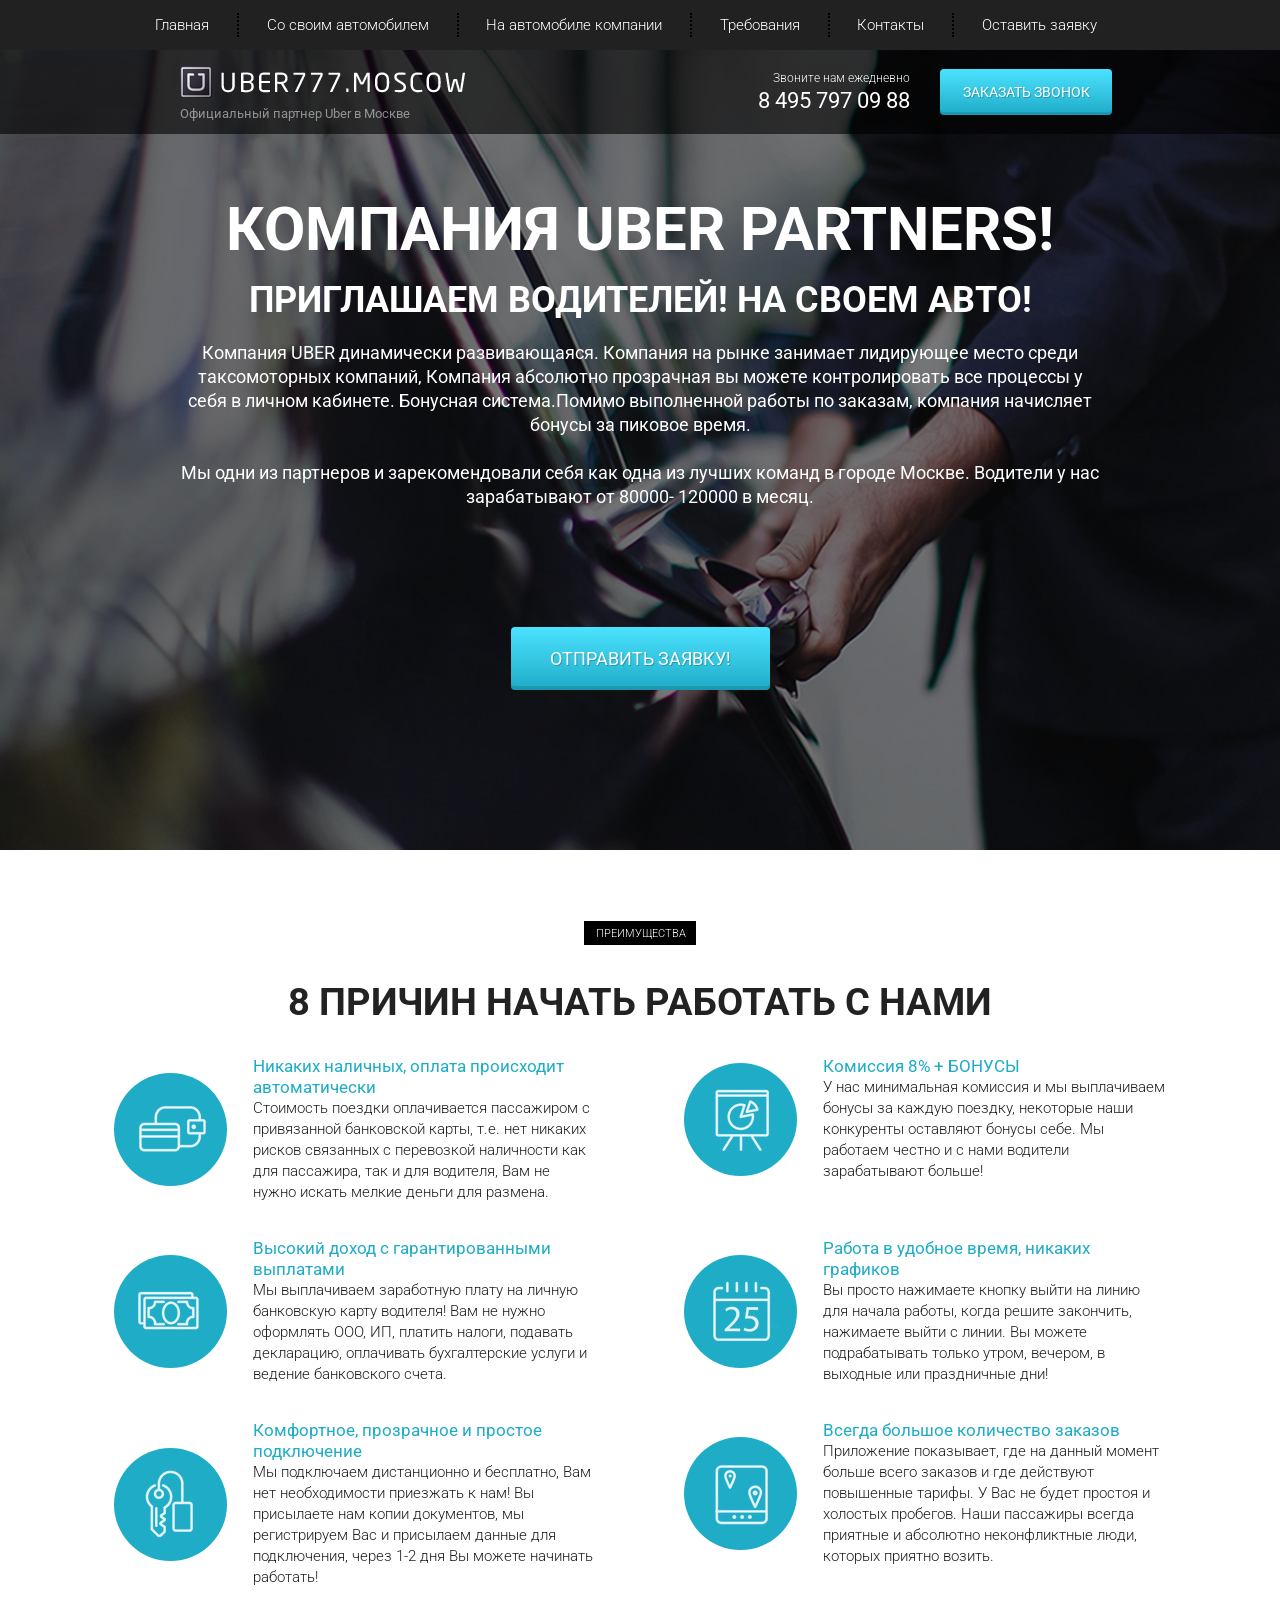
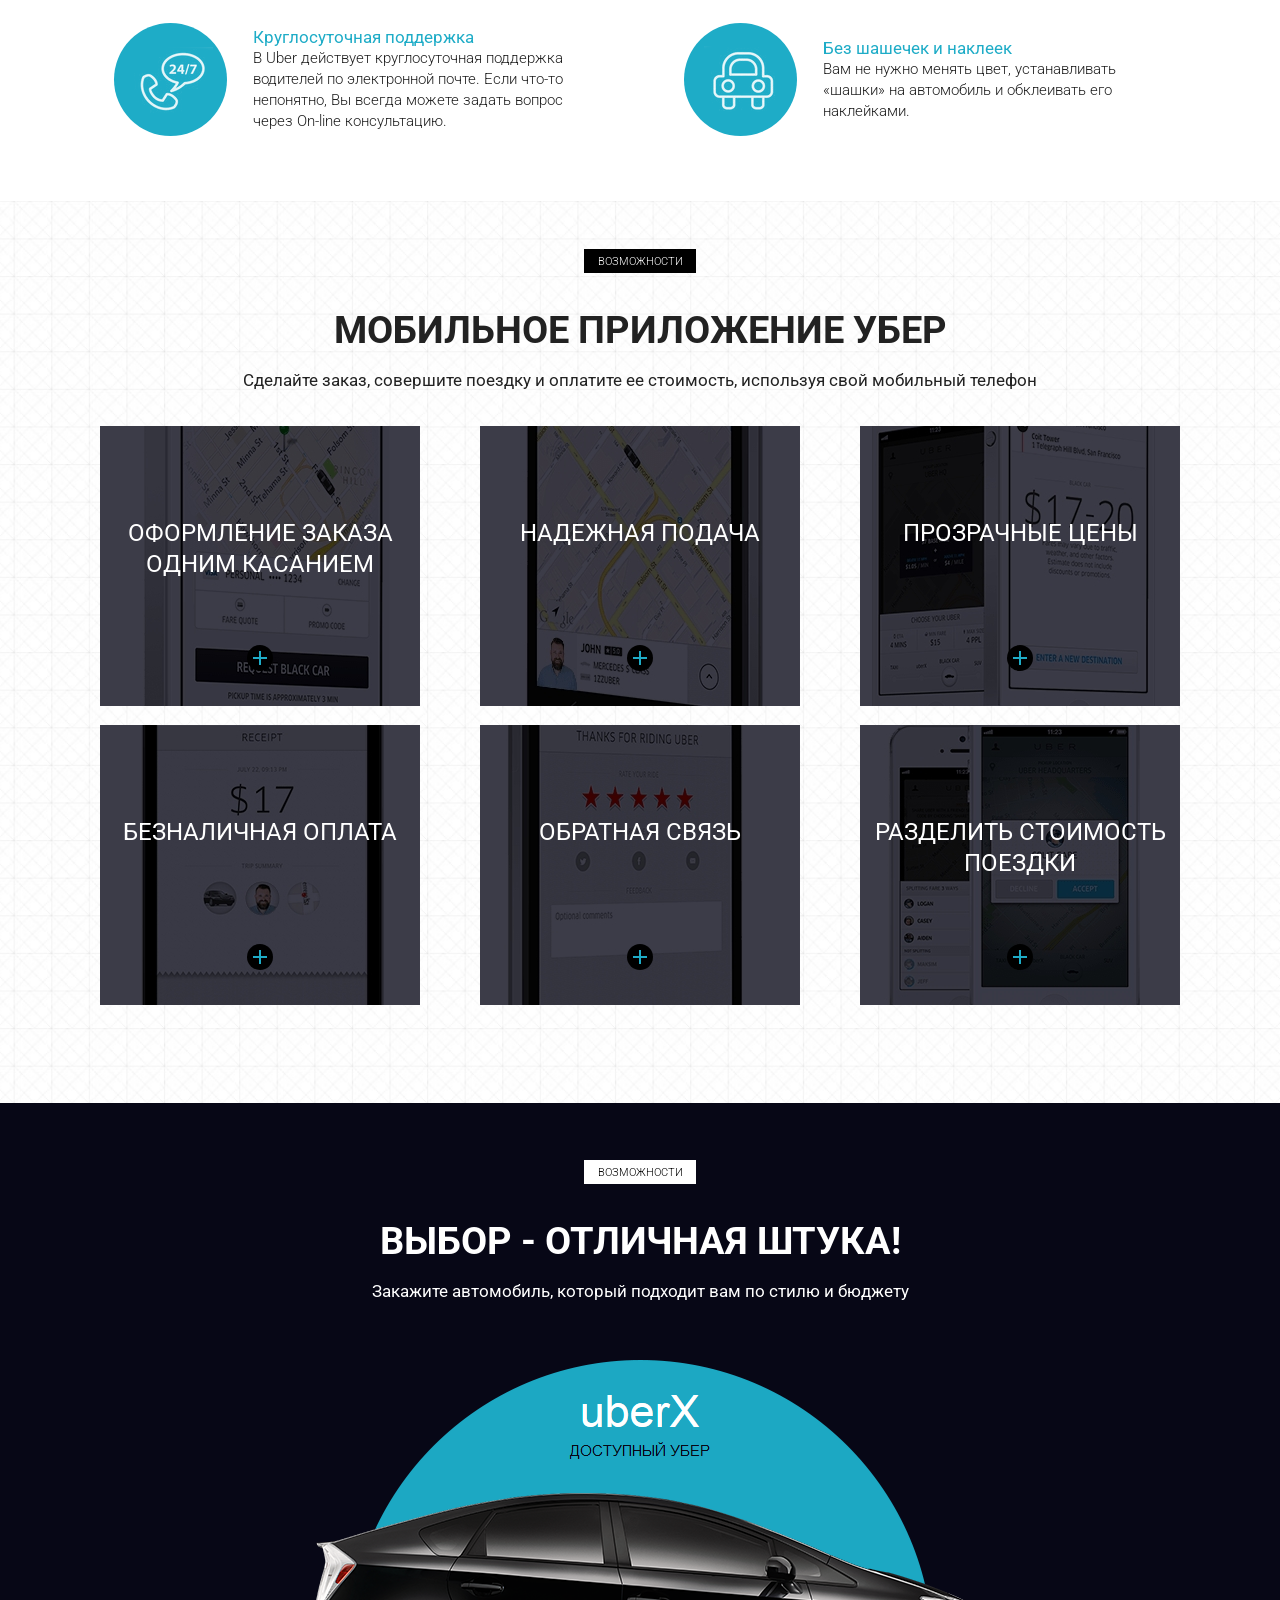
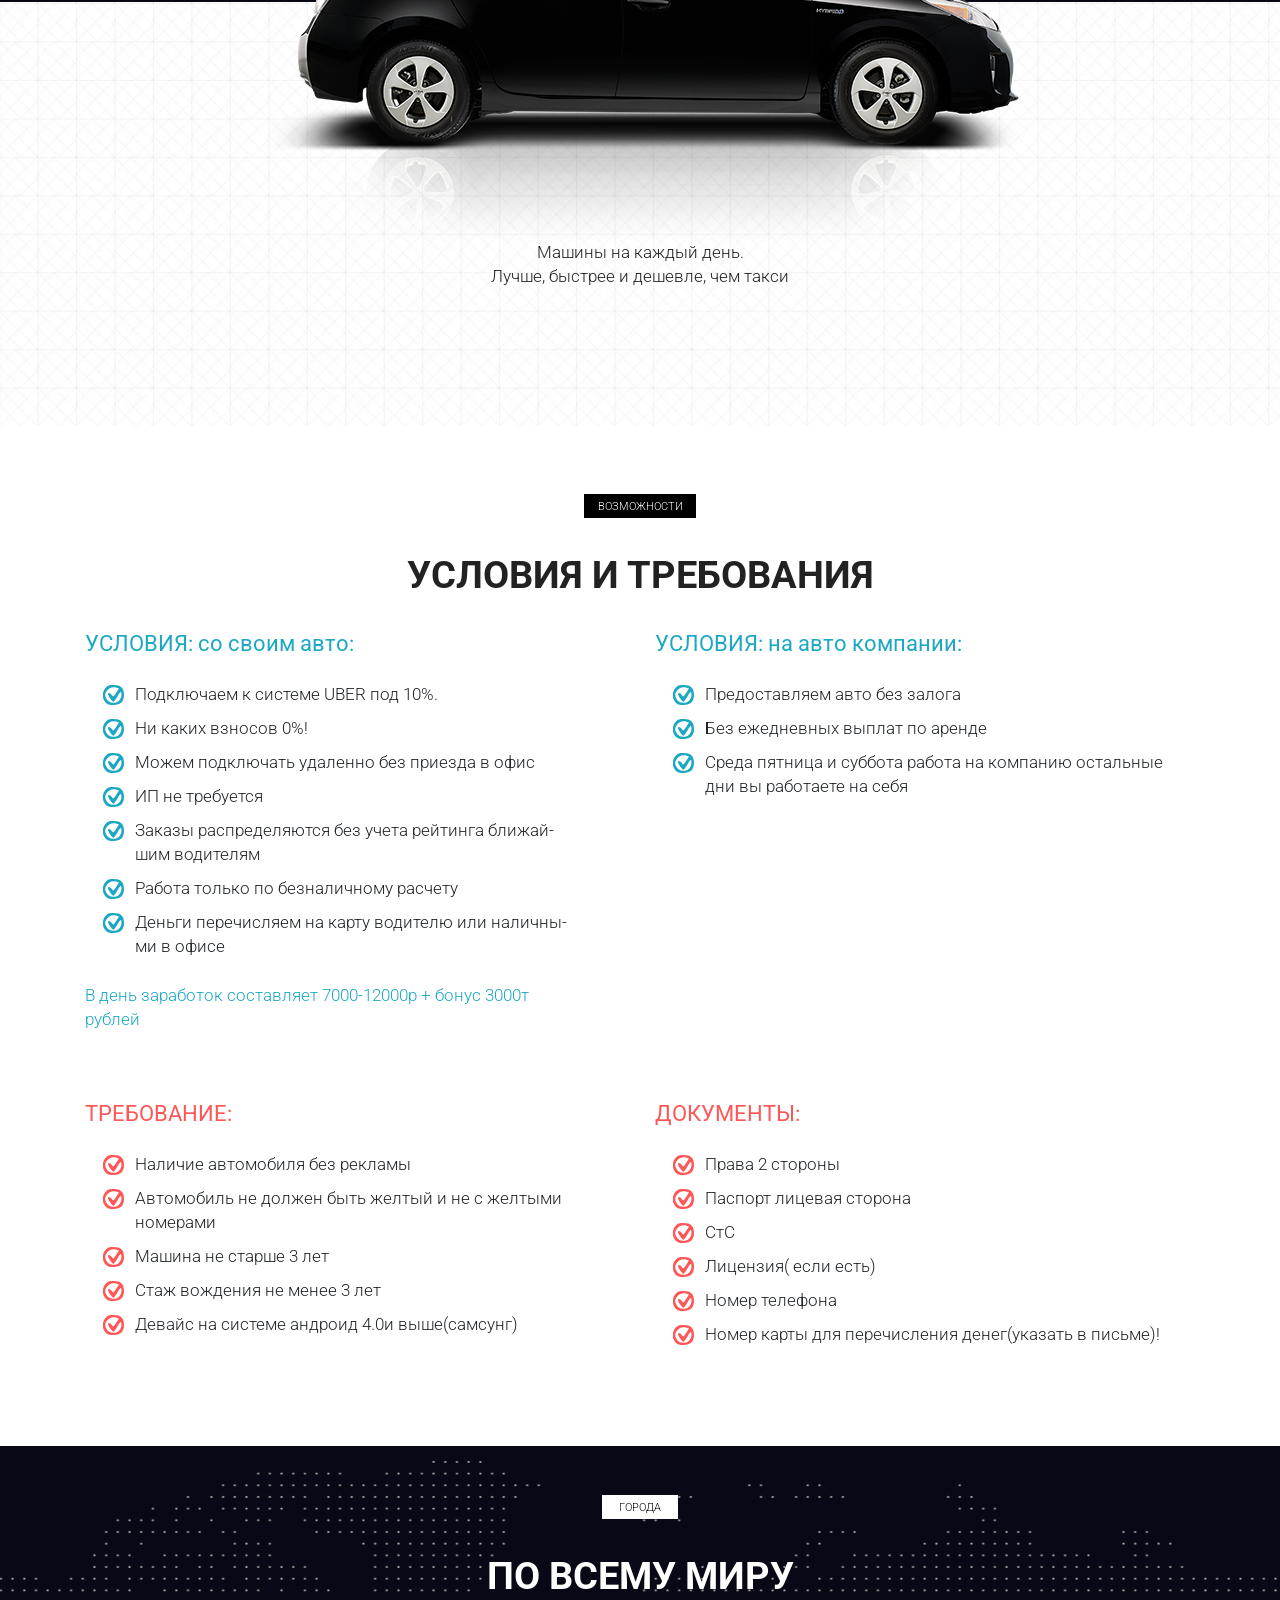
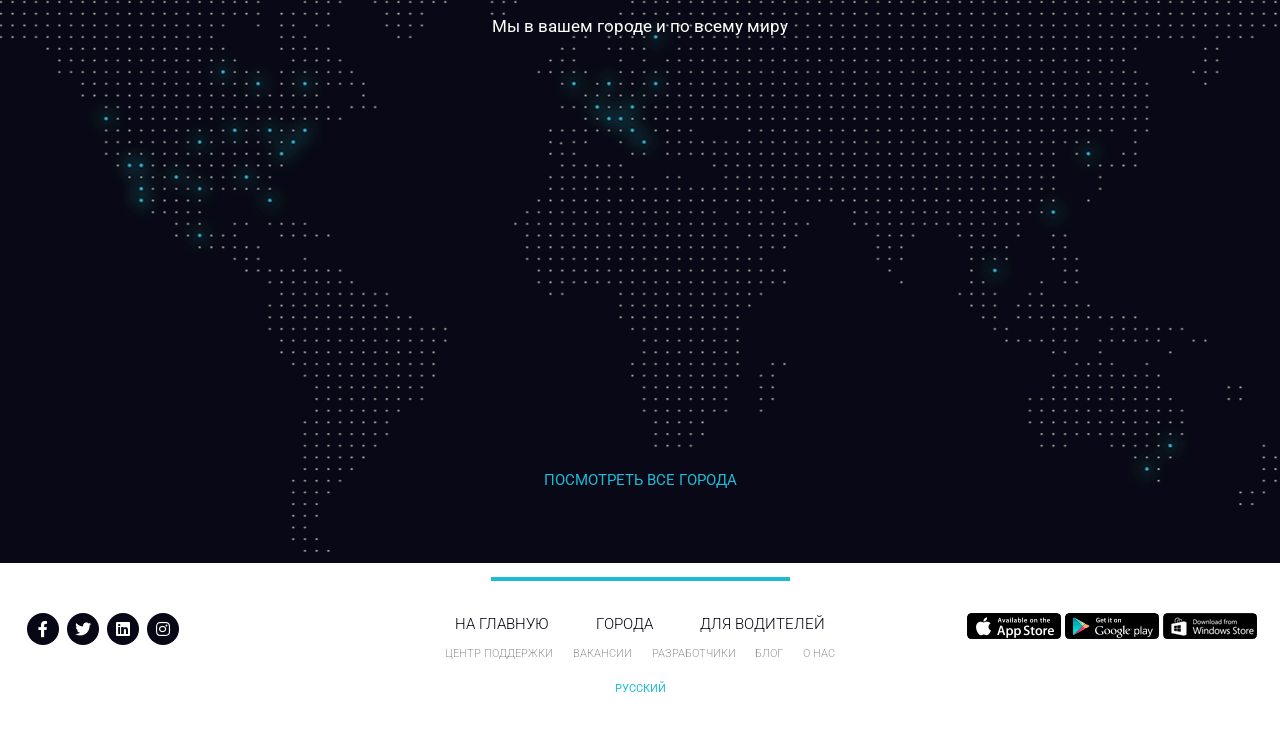
==== index.html @ 06b8a98d "Add files via upload" ====
<!DOCTYPE html>
<html lang="ru">
<head>
    <meta charset="UTF-8">
    <meta name="viewport" content="width=device-width, initial-scale=1.0">
    <meta http-equiv="X-UA-Compatible" content="ie=edge">
    <title>Uber</title>
    <link rel="shortcut icon" href="icons/favicon.ico" type="image/x-icon">
    <link href="https://fonts.googleapis.com/css?family=Roboto:300,400,700&amp;subset=cyrillic-ext" rel="stylesheet">
    <link rel="stylesheet" href="css/bootstrap-reboot.min.css">
    <link rel="stylesheet" href="css/bootstrap-grid.min.css">
    <link rel="stylesheet" href="https://use.fontawesome.com/releases/v5.8.2/css/all.css" integrity="sha384-oS3vJWv+0UjzBfQzYUhtDYW+Pj2yciDJxpsK1OYPAYjqT085Qq/1cq5FLXAZQ7Ay" crossorigin="anonymous">
    <link rel="stylesheet" href="css/style.min.css">
</head>
<body>
    <header>
        <nav>
            <div class="container">
                <ul class="menu">
                    <li class="menu_item"><a href="#" class="menu_link">Главная</a></li>
                    <li class="menu_item"><a href="#require" class="menu_link">Со своим автомобилем</a></li>
                    <li class="menu_item"><a href="#require" class="menu_link">На автомобиле компании</a></li>
                    <li class="menu_item"><a href="#" class="menu_link">Требования</a></li>
                    <li class="menu_item"><a href="#" class="menu_link">Контакты</a></li>
                    <li class="menu_item"><a href="#" class="menu_link">Оставить заявку</a></li>
                </ul>
            </div>
            <div class="hamburger">
                <span></span>
                <span></span>
                <span></span>
            </div>
        </nav>
        <div class="subheader">
            <div class="container">
                <div class="row">
                    <div class="col-6 col-md-4 offset-md-1">
                        <a href="#" class="subheader_logo"><img src="icons/logo.png" alt="logo"></a>
                        <div class="subheader_official">Официальный партнер Uber в Москве</div>
                    </div>
    
                    <div class="xs-hidden col-md-3 offset-md-1 col-xl-2 offset-xl-2">
                        <div class="subheader_call">Звоните нам ежедневно</div>
                        <a href="tel:84957970988" class="subheader_phone">8 495 797 09 88</a>
                    </div>
    
                    <div class="col-6 col-md-3">
                        <a href="tel:84957970988" class="xs-visible subheader_phone">8 495 797 09 88</a>
                        <button class="subheader_btn">заказать звонок</button>
                    </div>
                </div>
            </div>
        </div>
    </header>

    <section class="promo">
        <div class="container">
            <div class="row">
                <div class="col-md-12 offset-md-0 col-lg-10 offset-lg-1">
                    <h1 class="promo_header">КОМПАНИЯ UBER PARTNERS!</h1>
                    <h2 class="promo_subheader">ПРИГЛАШАЕМ ВОДИТЕЛЕЙ! НА СВОЕМ АВТО!</h2>
                    <div class="promo_descr">
                        Компания UBER  динамически развивающаяся. Компания на рынке занимает лидирующее место среди
                        таксомоторных компаний, Компания абсолютно прозрачная вы можете контролировать все процессы у себя в личном кабинете. Бонуcная система.Помимо выполненной работы по заказам, компания начисляет бонусы за
                        пиковое время.
                        <br><br>
                        Мы одни из партнеров и зарекомендовали себя как одна из лучших команд в городе Москве.  Водители у нас
                        зарабатывают от 80000- 120000 в месяц.
                    </div>
                    <button class="promo_btn">ОТПРАВИТЬ ЗАЯВКУ!</button>
                </div>
            </div>
        </div>
    </section>

    <section class="reasons">
        <div class="container">
            <div class="label">преимущества</div>
            <h2 class="title">8 причин начать работать с нами</h2>
            <div class="row">
                <div class="col-md-6">
                    <div class="reasons_block">
                        <div class="reasons_round">
                            <img src="icons/reasons/reason_1.png" alt="reason">
                        </div>
                        <div class="reasons_descr">
                            <div class="reasons_subtitle">Никаких наличных, оплата происходит автоматически</div>
                            <div class="reasons_text">
                                Стоимость поездки оплачивается пассажиром с привязанной банковской карты, т.е. нет никаких рисков связанных с перевозкой наличности как для пассажира, так и для водителя, Вам не нужно искать мелкие деньги для размена.
                            </div>
                        </div>
                    </div>
                </div>
                <div class="col-md-6">
                    <div class="reasons_block">
                        <div class="reasons_round">
                            <img src="icons/reasons/reason_2.png" alt="reason">
                        </div>
                        <div class="reasons_descr">
                            <div class="reasons_subtitle">Комиссия 8% + БОНУСЫ</div>
                            <div class="reasons_text">
                                У нас минимальная комиссия и мы выплачиваем бонусы за каждую поездку, некоторые наши конкуренты оставляют бонусы себе. Мы работаем честно и с нами водители зарабатывают больше!
                            </div>
                        </div>
                    </div>
                </div>
                <div class="col-md-6">
                    <div class="reasons_block">
                        <div class="reasons_round">
                            <img src="icons/reasons/reason_3.png" alt="reason">
                        </div>
                        <div class="reasons_descr">
                            <div class="reasons_subtitle">Высокий доход с гарантированными выплатами</div>
                            <div class="reasons_text">
                                Мы выплачиваем заработную плату на личную банковскую карту водителя! Вам не нужно оформлять ООО, ИП, платить налоги, подавать декларацию, оплачивать бухгалтерские услуги и ведение банковского счета.
                            </div>
                        </div>
                    </div>
                </div>
                <div class="col-md-6">
                    <div class="reasons_block">
                        <div class="reasons_round">
                            <img src="icons/reasons/reason_4.png" alt="reason">
                        </div>
                        <div class="reasons_descr">
                            <div class="reasons_subtitle">Работа в удобное время, никаких графиков</div>
                            <div class="reasons_text">
                                Вы просто нажимаете кнопку выйти на линию для начала работы, когда решите закончить, нажимаете выйти с линии. Вы можете подрабатывать только утром, вечером, в выходные или праздничные дни!
                            </div>
                        </div>
                    </div>
                </div>
                <div class="col-md-6">
                    <div class="reasons_block">
                        <div class="reasons_round">
                            <img src="icons/reasons/reason_5.png" alt="reason">
                        </div>
                        <div class="reasons_descr">
                            <div class="reasons_subtitle">Комфортное, прозрачное и простое подключение</div>
                            <div class="reasons_text">
                                Мы подключаем дистанционно и бесплатно, Вам нет необходимости приезжать к нам! Вы присылаете нам копии документов, мы регистрируем Вас и присылаем данные для подключения, через 1-2 дня Вы можете начинать работать!
                            </div>
                        </div>
                    </div>
                </div>
                <div class="col-md-6">
                    <div class="reasons_block">
                        <div class="reasons_round">
                            <img src="icons/reasons/reason_6.png" alt="reason">
                        </div>
                        <div class="reasons_descr">
                            <div class="reasons_subtitle">Всегда большое количество заказов</div>
                            <div class="reasons_text">
                                Приложение показывает, где на данный момент больше всего заказов и где действуют повышенные тарифы. У Вас не будет простоя и холостых пробегов. Наши пассажиры всегда приятные и абсолютно неконфликтные люди, которых приятно возить.
                            </div>
                        </div>
                    </div>
                </div>
                <div class="col-md-6">
                    <div class="reasons_block">
                        <div class="reasons_round">
                            <img src="icons/reasons/reason_7.png" alt="reason">
                        </div>
                        <div class="reasons_descr">
                            <div class="reasons_subtitle">Круглосуточная поддержка</div>
                            <div class="reasons_text">
                                В Uber действует круглосуточная поддержка водителей по электронной почте. Если что-то непонятно, Вы всегда можете задать вопрос через On-line консультацию.
                            </div>
                        </div>
                    </div>
                </div>
                <div class="col-md-6">
                    <div class="reasons_block">
                        <div class="reasons_round">
                            <img src="icons/reasons/reason_8.png" alt="reason">
                        </div>
                        <div class="reasons_descr">
                            <div class="reasons_subtitle">Без шашечек и наклеек</div>
                            <div class="reasons_text">
                                Вам не нужно менять цвет, устанавливать «шашки» на автомобиль и обклеивать его наклейками.
                            </div>
                        </div>
                    </div>
                </div>
            </div>
        </div>
    </section>

    <section class="mobile">
        <div class="container">
            <div class="label">возможности</div>
            <h2 class="title">мобильное приложение убер</h2>
            <div class="subtitle">Сделайте заказ, совершите поездку и оплатите ее стоимость, используя свой мобильный телефон</div>

            <div class="row">
                <div class="col-md-6 col-lg-4">
                    <div class="mobile_item mobile_item_1">
                        <div class="mobile_item_subtitle">
                            оформление заказа одним касанием
                        </div>
                        <div class="mobile_item_plus"></div>
                    </div>
                </div>
                <div class="col-md-6 col-lg-4">
                    <div class="mobile_item mobile_item_2">
                        <div class="mobile_item_subtitle">
                            надежная подача
                        </div>
                        <div class="mobile_item_plus"></div>
                    </div>
                </div>
                <div class="col-md-6 col-lg-4">
                    <div class="mobile_item mobile_item_3">
                        <div class="mobile_item_subtitle">
                            прозрачные цены
                        </div>
                        <div class="mobile_item_plus"></div>
                    </div>
                </div>
                <div class="col-md-6 col-lg-4">
                    <div class="mobile_item mobile_item_4">
                        <div class="mobile_item_subtitle">
                            безналичная оплата
                        </div>
                        <div class="mobile_item_plus"></div>
                    </div>
                </div>
                <div class="col-md-6 col-lg-4">
                    <div class="mobile_item mobile_item_5">
                        <div class="mobile_item_subtitle">
                            обратная связь
                        </div>
                        <div class="mobile_item_plus"></div>
                    </div>
                </div>
                <div class="col-md-6 col-lg-4">
                    <div class="mobile_item mobile_item_6">
                        <div class="mobile_item_subtitle">
                            разделить стоимость поездки
                        </div>
                        <div class="mobile_item_plus"></div>
                    </div>
                </div>
            </div>
        </div>
    </section>

    <section class="choice">
        <div class="container">
            <div class="black"></div>
            <div class="label label_white">возможности</div>
            <h2 class="title title_white hidden-320">Выбор - отличная штука!</h2>
            <div class="subtitle subtitle_white hidden-320">Закажите автомобиль, который подходит вам по стилю и бюджету</div>

            <img src="img/car.png" alt="uber car" class="choice_img">
            <div class="choice_descr">
                Машины на каждый день.<br>
                Лучше, быстрее и дешевле, чем такси
            </div>
        </div>
    </section>

    <section class="require" id="require">
        <div class="container">
            <div class="label">возможности</div>
            <h2 class="title">условия и требования</h2>
        <div class="row">
            <div class="col-md-6">
                <div class="require_block">
                    <div class="require_title">
                        УСЛОВИЯ: со своим авто:
                    </div>
                    <ul class="require_list">
                        <li>Подключаем к системе UBER  под 10%.</li>
                        <li>
                            Ни каких взносов  0%!
                        </li>
                        <li>
                            Можем подключать удаленно без приезда в офис
                        </li>
                        <li>
                            ИП не требуется
                        </li>
                        <li>
                            Заказы распределяются без учета рейтинга ближай-<br>шим водителям
                        </li>
                        <li>
                            Работа только по безналичному расчету
                        </li>
                        <li>
                            Деньги перечисляем на карту водителю или наличны-<br>ми в офисе
                        </li>
                    </ul>
                    <div class="require_descr">
                        В день заработок составляет 7000-12000р + бонус 3000т<br> рублей
                    </div>
                </div>
            </div>
            <div class="col-md-6">
                <div class="require_block">
                    <div class="require_title">
                        УСЛОВИЯ: на авто компании:
                    </div>
                    <ul class="require_list">
                        <li>
                            Предоставляем авто без залога
                        </li>
                        <li>
                            Без ежедневных выплат по аренде
                        </li>
                        <li>
                            Среда пятница и суббота работа на компанию остальные дни вы работаете на себя
                        </li>
                    </ul>
                </div>
            </div>
            <div class="col-md-6">
                <div class="require_block require_block_nmb warning">
                    <div class="require_title">
                        ТРЕБОВАНИЕ:
                    </div>
                    <ul class="require_list">
                        <li>
                            Наличие автомобиля без рекламы
                        </li>
                        <li>
                            Автомобиль не должен быть желтый и не с желтыми номерами
                        </li>
                        <li>
                            Машина не старше 3 лет
                        </li>
                        <li>
                            Стаж вождения не менее 3 лет
                        </li>
                        <li>
                            Девайс на системе андроид 4.0и выше(самсунг)
                        </li>
                    </ul>
                </div>
            </div>
            <div class="col-md-6">
                <div class="require_block require_block_nmb warning">
                    <div class="require_title">
                        ДОКУМЕНТЫ:
                    </div>
                    <ul class="require_list">
                        <li>
                            Права 2 стороны
                        </li>
                        <li>
                            Паспорт лицевая сторона
                        </li>
                        <li>
                            СтС
                        </li>
                        <li>
                            Лицензия( если есть)
                        </li>
                        <li>
                            Номер телефона
                        </li>
                        <li>
                            Номер карты для перечисления денег(указать в письме)!
                        </li>
                    </ul>
                </div>
            </div>
        </div>
        </div>
    </section>

    <section class="world">
        <div class="container">
            <div class="label label_white label_min">города</div>
            <h2 class="title title_white">По всему миру</h2>
            <div class="subtitle subtitle_white">Мы в вашем городе и по всему миру</div>

            <a href="#" class="world_link">посмотреть все города</a>
        </div>
    </section>

    <footer>
        <div class="footer_divider"></div>
        <div class="footer_wrapper">
            <!-- Если не оборачивать каждый блок в обертку - получится криво -->
            <div>
                <div class="footer_social">
                    <a href="#" class="footer_social_item">
                        <i class="fab fa-facebook-f"></i>
                    </a>
                    <a href="#" class="footer_social_item">
                        <i class="fab fa-twitter"></i>
                    </a>
                    <a href="#" class="footer_social_item">
                        <i class="fab fa-linkedin"></i>
                    </a>
                    <a href="#" class="footer_social_item">
                        <i class="fab fa-instagram"></i>
                    </a>
                </div>
            </div>
            <div>
                <div class="footer_links">
                    <div class="footer_links_main">
                        <a href="#">на главную</a>
                        <a href="#">города</a>
                        <a href="#">для водителей</a>
                    </div>
                    <div class="footer_links_sub">
                        <a href="#">центр поддержки</a>
                        <a href="#">вакансии</a>
                        <a href="#">разработчики</a>
                        <a href="#">блог</a>
                        <a href="#">о нас</a>
                    </div>
                    <a href="#" class="footer_links_lang">Русский</a>
                </div>
            </div>
            <div>
                <div class="footer_mobile">
                    <a href="#">
                        <img src="img/app_store.png" alt="App Store">
                    </a>
                    <a href="#">
                        <img src="img/google_play.png" alt="Google play">
                    </a>
                    <a href="#">
                        <img src="img/windows_store.png" alt="Windows store">
                    </a>
                </div>
            </div>
        </div>
    </footer>

    <script src="js/script.js"></script>
</body>
</html>
---- css/style.min.css ----
*{font-family:'Roboto', sans-serif}header{position:relative;height:50px}nav{position:fixed;width:100%;height:50px;background-color:#212121;z-index:5}.hamburger{display:none}.menu{display:-webkit-box;display:-ms-flexbox;display:flex;-webkit-box-pack:justify;-ms-flex-pack:justify;justify-content:space-between;padding:13px 70px;margin:0;list-style-type:none}.menu_link{color:#ffffff;font-size:15px;font-weight:300}.menu_link:hover{text-decoration:none;color:#1eacc7}.menu_item{border-right:2px dotted black;padding-right:28px}.menu_item:last-child{border-right:none}.subheader{position:absolute;top:50px;width:100%;height:84px;background-color:rgba(0,0,0,0.6)}.subheader_logo{display:block;max-width:100%;margin-top:16px}.subheader_official{margin-top:6px;opacity:0.5;color:#ffffff;font-size:13px;font-weight:400}.subheader_call{color:#ffffff;font-size:12px;font-weight:300;margin-top:19px;text-align:right}.subheader_phone{display:block;margin-top:8px;color:#ffffff;font-size:22px;font-weight:400;text-transform:uppercase;text-align:right;line-height:12px}.subheader_phone:hover{text-decoration:none;color:#fff}.subheader_btn{margin-top:19px;width:172px;height:46px;-webkit-box-shadow:inset 0 -3px 0 rgba(0,0,0,0.12);box-shadow:inset 0 -3px 0 rgba(0,0,0,0.12);border:none;border-radius:4px;background-image:-webkit-gradient(linear, left bottom, left top, from(#1eacc7), to(#4ce2ff));background-image:linear-gradient(to top, #1eacc7 0%, #4ce2ff 100%);text-shadow:1px 1px 0 rgba(0,0,0,0.21);color:#ffffff;font-size:14px;font-weight:400;text-transform:uppercase}.subheader_btn:hover{background-image:none;background-color:#1eacc7}.promo{min-height:800px;background:url("../img/bg/main_bg.jpg") center center/cover no-repeat;padding:150px 0 135px 0}.promo_header{color:#ffffff;font-weight:700;text-transform:uppercase;font-size:60px;line-height:60px;margin:0;text-align:center}.promo_subheader{color:#ffffff;font-weight:700;text-transform:uppercase;font-size:36px;line-height:36px;margin:0;margin-top:22px;text-align:center}.promo_descr{color:#ffffff;font-size:18px;font-weight:400;line-height:24px;text-align:center;margin-top:23px}.promo_btn{display:block;margin:118px auto 0 auto;width:259px;height:63px;-webkit-box-shadow:inset 0 -4px 0 rgba(0,0,0,0.12);box-shadow:inset 0 -4px 0 rgba(0,0,0,0.12);border:none;border-radius:4px;background-image:-webkit-gradient(linear, left bottom, left top, from(#1eacc7), to(#4ce2ff));background-image:linear-gradient(to top, #1eacc7 0%, #4ce2ff 100%);text-shadow:1px 1px 0 rgba(0,0,0,0.21);color:#ffffff;font-size:18px;font-weight:400;text-transform:uppercase}.promo_btn:hover{background-image:none;background-color:#1eacc7}.reasons{padding:71px 0 65px 0}.reasons_block{display:-webkit-box;display:-ms-flexbox;display:flex;-webkit-box-pack:center;-ms-flex-pack:center;justify-content:center;-webkit-box-align:center;-ms-flex-align:center;align-items:center;margin-top:35px}.reasons_round{display:-webkit-box;display:-ms-flexbox;display:flex;-webkit-box-pack:center;-ms-flex-pack:center;justify-content:center;-webkit-box-align:center;-ms-flex-align:center;align-items:center;margin-right:26px;width:113px;height:113px;background-color:#1eacc7;border-radius:100%}.reasons_descr{width:343px}.reasons_subtitle{line-height:21px;color:#1eacc7;font-size:17px;font-weight:400}.reasons_text{color:#202020;font-size:15px;font-weight:300;line-height:21px}.label{position:relative;margin:0 auto;height:24px;width:112px;padding:5px 12px;background-color:#000000;color:#ffffff;font-size:11px;font-weight:300;text-transform:uppercase;text-align:center;z-index:2}.label_white{background-color:#fff;color:#000}.label_min{width:76px}.title{position:relative;margin-bottom:0;margin-top:38px;color:#222222;font-size:38px;line-height:38px;font-weight:700;text-transform:uppercase;text-align:center;z-index:2}.title_white{color:#fff}.subtitle{position:relative;margin-top:19px;color:#222222;font-size:17px;font-weight:400;text-align:center;z-index:2}.subtitle_white{color:#fff}.mobile{min-height:864px;padding:48px 0 79px 0;background:url("../img/bg/mobile_app.png") center center/cover no-repeat}.mobile .row{margin-top:32px}.mobile_item{position:relative;width:320px;height:280px;margin:0 auto;margin-bottom:19px;padding-top:92px}.mobile_item_1{background:url("../img/bg/mobile_screen_1.jpg") center center/cover no-repeat}.mobile_item_2{background:url("../img/bg/mobile_screen_2.jpg") center center/cover no-repeat}.mobile_item_3{background:url("../img/bg/mobile_screen_3.jpg") center center/cover no-repeat}.mobile_item_4{background:url("../img/bg/mobile_screen_4.jpg") center center/cover no-repeat}.mobile_item_5{background:url("../img/bg/mobile_screen_5.jpg") center center/cover no-repeat}.mobile_item_6{background:url("../img/bg/mobile_screen_6.jpg") center center/cover no-repeat}.mobile_item_subtitle{color:#ffffff;font-size:24px;font-weight:400;line-height:31px;text-transform:uppercase;text-align:center}.mobile_item_plus{display:-webkit-box;display:-ms-flexbox;display:flex;-webkit-box-pack:center;-ms-flex-pack:center;justify-content:center;-webkit-box-align:center;-ms-flex-align:center;align-items:center;position:absolute;bottom:35px;left:50%;-webkit-transform:translateX(-50%);transform:translateX(-50%);width:26px;height:26px;background-color:#000000;margin:0 auto;border-radius:100%;cursor:pointer}.mobile_item_plus:before{content:'';display:block;width:14px;height:2px;background-color:#1eacc7;-webkit-transition:0.3s all;transition:0.3s all}.mobile_item_plus:after{content:'';position:absolute;left:50%;-webkit-transform:translateX(-50%);transform:translateX(-50%);display:block;height:14px;width:2px;background-color:#1eacc7;-webkit-transition:0.3s all;transition:0.3s all}.mobile_item_plus:hover:before,.mobile_item_plus:hover:after{background-color:#ff5656}.choice{position:relative;min-height:895px;padding:57px 0 138px 0;background:url("../img/bg/mobile_app.png") center center/cover no-repeat}.choice_img{position:relative;display:block;margin:56px auto 0 auto;z-index:2}.choice_descr{text-align:center;color:#222222;font-size:17px;font-weight:300;line-height:24px}.choice .black{position:absolute;top:0;left:0;height:499px;width:100%;background-color:#070716;z-index:1}.require{padding:68px 0 84px 0}.require_block{margin:33px 0}.require_block_nmb{margin-bottom:0px}.require_title{color:#1ca8c3;font-size:22px;font-weight:400}.require_list{list-style-type:none;padding-left:50px;margin-top:22px}.require_list li{position:relative;font-size:17px;font-weight:300;line-height:24px;margin-bottom:10px}.require_list li:before{content:'';display:block;position:absolute;left:-32px;top:3px;width:21px;height:20px;background:url("../icons/check_blue.svg") center center/cover no-repeat}.require_descr{margin-top:25px;font-size:17px;font-weight:300;line-height:24px;color:#1ca8c3}.require .warning .require_title{color:#ff5656}.require .warning .require_list li:before{background:url("../icons/check_red.svg") center center/cover no-repeat}.world{position:relative;min-height:717px;padding:49px 0;background:url("../img/bg/map.jpg") center center/cover no-repeat}.world_link{position:absolute;left:50%;-webkit-transform:translateX(-50%);transform:translateX(-50%);bottom:49px;text-align:center;font-size:15px;font-weight:400;line-height:68px;text-transform:uppercase;color:#1fbad6}.world_link:hover{text-decoration:none;color:#fff}footer{padding:14px 23px 39px 23px}footer a:hover{text-decoration:none}.footer_divider{width:299px;height:4px;background-color:#1fbad6;margin:0 auto}.footer_wrapper{display:-webkit-box;display:-ms-flexbox;display:flex;-webkit-box-pack:justify;-ms-flex-pack:justify;justify-content:space-between;-webkit-box-align:start;-ms-flex-align:start;align-items:flex-start;padding-top:32px}.footer_wrapper>div{width:33%}.footer_wrapper>div:nth-child(3){display:-webkit-box;display:-ms-flexbox;display:flex;-webkit-box-pack:end;-ms-flex-pack:end;justify-content:flex-end}.footer_social{width:160px;display:-webkit-box;display:-ms-flexbox;display:flex;-webkit-box-pack:justify;-ms-flex-pack:justify;justify-content:space-between}.footer_social_item{display:-webkit-box;display:-ms-flexbox;display:flex;-webkit-box-pack:center;-ms-flex-pack:center;justify-content:center;-webkit-box-align:center;-ms-flex-align:center;align-items:center;margin:0 4px;width:32px;height:32px;background-color:#070716;border-radius:100%}.footer_social_item i{color:#fff}.footer_links{width:390px;margin:0 auto}.footer_links_main{display:-webkit-box;display:-ms-flexbox;display:flex;-webkit-box-pack:justify;-ms-flex-pack:justify;justify-content:space-between;padding:0 10px}.footer_links_main a{color:#070716;font-size:15px;font-weight:300;text-transform:uppercase}.footer_links_sub{display:-webkit-box;display:-ms-flexbox;display:flex;-webkit-box-pack:justify;-ms-flex-pack:justify;justify-content:space-between;margin-top:10px}.footer_links_sub a{color:#999999;font-size:11px;font-weight:300;text-transform:uppercase}.footer_links_lang{display:block;margin:0 auto;color:#1fbad6;font-size:11px;font-weight:400;margin-top:19px;text-transform:uppercase;text-align:center}.xs-visible{display:none}@media (max-width: 1200px){.menu_item{padding-right:20px}.menu_link{font-size:13px}.promo_header{font-size:50px}.reasons_block{-webkit-box-align:start;-ms-flex-align:start;align-items:flex-start}.reasons_descr{width:300px}.mobile_item{width:290px}.mobile_item_subtitle{font-size:22px}.choice{padding:55px 0;min-height:840px}.require br{display:none}.footer_wrapper>div{width:50%}.footer_wrapper>div:nth-child(1){width:25%}.footer_wrapper>div:nth-child(3){width:25%;display:-webkit-box;display:-ms-flexbox;display:flex;-webkit-box-pack:end;-ms-flex-pack:end;justify-content:flex-end}.footer_mobile{display:-webkit-box;display:-ms-flexbox;display:flex}.footer_mobile a{margin:0 3px}.footer_mobile a img{width:100%}}@media (max-width: 991px){.title{font-size:28px}.menu_item{padding-right:8px}.menu_link{font-size:10px}.subheader_logo img{width:100%}.subheader_official{font-size:11px}.subheader_phone{font-size:18px}.subheader_btn{margin-top:21px;height:40px;width:100%}.promo_header{font-size:40px}.promo_subheader{font-size:30px}.reasons_block{-webkit-box-orient:vertical;-webkit-box-direction:normal;-ms-flex-direction:column;flex-direction:column;-webkit-box-align:center;-ms-flex-align:center;align-items:center}.reasons_round{margin-right:0}.reasons_descr{width:300px;margin-top:20px}.choice{min-height:800px}.choice_img{width:100%}.world{min-height:650px}.footer_wrapper{-ms-flex-wrap:wrap;flex-wrap:wrap}.footer_wrapper>div{width:100%;display:-webkit-box;display:-ms-flexbox;display:flex;-webkit-box-pack:center;-ms-flex-pack:center;justify-content:center;margin-bottom:20px}.footer_wrapper>div:nth-child(1){width:100%}.footer_wrapper>div:nth-child(3){width:100%;-webkit-box-pack:center;-ms-flex-pack:center;justify-content:center}}@media (max-width: 767px){.title{margin-top:25px}.menu{position:fixed;-webkit-box-orient:vertical;-webkit-box-direction:normal;-ms-flex-direction:column;flex-direction:column;-webkit-box-pack:center;-ms-flex-pack:center;justify-content:center;-webkit-box-align:center;-ms-flex-align:center;align-items:center;top:0;left:-100%;width:50%;height:100vh;padding:20px 15px;background-color:rgba(0,0,0,0.8);-webkit-transition:0.6s all;transition:0.6s all}.menu_active{left:0}.menu_item{padding-right:0;border:none;margin:10px 0}.menu_link{font-size:20px}.hamburger{display:block;position:absolute;right:10px;top:50%;-webkit-transform:translateY(-50%);transform:translateY(-50%);width:26px;height:12px}.hamburger span{display:block;height:2px;width:100%;background-color:#fff;margin-bottom:2px;-webkit-transition:0.5s all;transition:0.5s all}.hamburger_active span{margin-bottom:-2px}.hamburger_active span:nth-child(1){-webkit-transform:translateY(3px) rotate(-45deg);transform:translateY(3px) rotate(-45deg)}.hamburger_active span:nth-child(2){display:none}.hamburger_active span:nth-child(3){-webkit-transform:translateY(3px) rotate(45deg);transform:translateY(3px) rotate(45deg)}.xs-hidden{display:none}.xs-visible{display:block}.subheader_phone{display:block;margin-top:10px;color:#ffffff;font-size:16px;font-weight:400;text-transform:uppercase;text-align:center}.subheader_btn{display:block;width:200px;height:40px;margin:0 auto;margin-top:10px}.promo_header{line-height:45px}.reasons{padding:40px 0}.reasons_descr{width:350px}.reasons_subtitle{text-align:center}.reasons_text{margin-top:10px}.mobile{padding:40px 0}.choice{min-height:600px;padding:40px 0}.require{padding:40px 0}.world{min-height:450px}}@media (max-width: 575px){nav{height:30px}header{height:30px}.title{font-size:16px;margin-top:15px;line-height:16px}.subtitle{font-size:14px;line-height:21px;margin-top:11px}.subheader{height:60px;top:30px}.subheader_official{display:none}.subheader_logo{margin-top:16px}.subheader_phone{font-size:12px;font-weight:400;text-transform:uppercase;margin-top:11px}.subheader_btn{width:110px;height:22px;font-size:9px;margin-top:6px}.subheader_btn:hover{background-image:-webkit-gradient(linear, left bottom, left top, from(#1eacc7), to(#4ce2ff));background-image:linear-gradient(to top, #1eacc7 0%, #4ce2ff 100%)}.promo{min-height:400px;padding:93px 0 35px 0}.promo_descr{display:none}.promo_header{font-size:30px;padding:0 24px;line-height:35px}.promo_subheader{font-size:20px;margin-top:33px;padding:0 10px;line-height:30px}.promo_btn{width:210px;height:50px;margin-top:72px;font-size:16px}.promo_btn:hover{background-image:-webkit-gradient(linear, left bottom, left top, from(#1eacc7), to(#4ce2ff));background-image:linear-gradient(to top, #1eacc7 0%, #4ce2ff 100%)}.menu{width:85%}.menu_item{width:100%;text-align:center;padding:5px 0}.menu_link{display:block}.hamburger_active span:nth-child(1){-webkit-transform:translateY(5px) rotate(-45deg);transform:translateY(5px) rotate(-45deg)}.hamburger_active span:nth-child(3){-webkit-transform:translateY(5px) rotate(45deg);transform:translateY(5px) rotate(45deg)}.reasons{padding:22px 0 36px 0}.reasons_block{margin-top:26px}.reasons_round{width:100px;height:100px}.reasons_descr{width:100%;margin-top:27px}.reasons_subtitle{font-size:16px;text-align:left}.reasons_text{margin-top:0}.mobile{padding:20px 0 40px 0}.mobile .row{margin-top:30px}.mobile_item{height:254px;padding:81px 40px 0 40px}.mobile_item_subtitle{font-size:18px;line-height:31px}.mobile_item_plus{bottom:28px}.mobile_item_plus:hover:before,.mobile_item_plus:hover:after{background-color:#1eacc7}.choice{padding:25px 0 33px 0;min-height:390px;background:#000}.choice_img{margin-top:35px}.choice_descr{margin-top:23px;color:#ffffff;font-size:17px;font-weight:300;line-height:24px}.choice .black{display:none}.hidden-320{display:none}.require{padding:25px}.require_block{margin:30px 0 0 0}.require_title{font-size:16px}.require_list{padding-left:30px;margin-top:5px}.require_list li{font-size:14px;margin-bottom:5px;line-height:20px}.require_descr{font-size:14px;margin-top:15px}.world{min-height:360px;padding:25px 0 30px 0}.world_link{width:200px;display:block;bottom:30px;line-height:15px}footer{padding:25px 0 20px 0}.footer_divider{width:253px;margin:0 auto}.footer_wrapper{padding-top:22px}.footer_wrapper>div{margin-bottom:20px}.footer_wrapper>div:nth-child(1){-webkit-box-ordinal-group:3;-ms-flex-order:2;order:2}.footer_wrapper>div:nth-child(2){-webkit-box-ordinal-group:2;-ms-flex-order:1;order:1}.footer_wrapper>div:nth-child(3){-webkit-box-ordinal-group:4;-ms-flex-order:3;order:3}.footer_links{width:290px}.footer_links_main{padding:0;font-size:14px}.footer_links_sub{-ms-flex-wrap:wrap;flex-wrap:wrap;-webkit-box-pack:center;-ms-flex-pack:center;justify-content:center}.footer_links_sub a{margin:0 7px}.footer_links_lang{margin-top:10px}}
/*# sourceMappingURL=style.min.css.map */
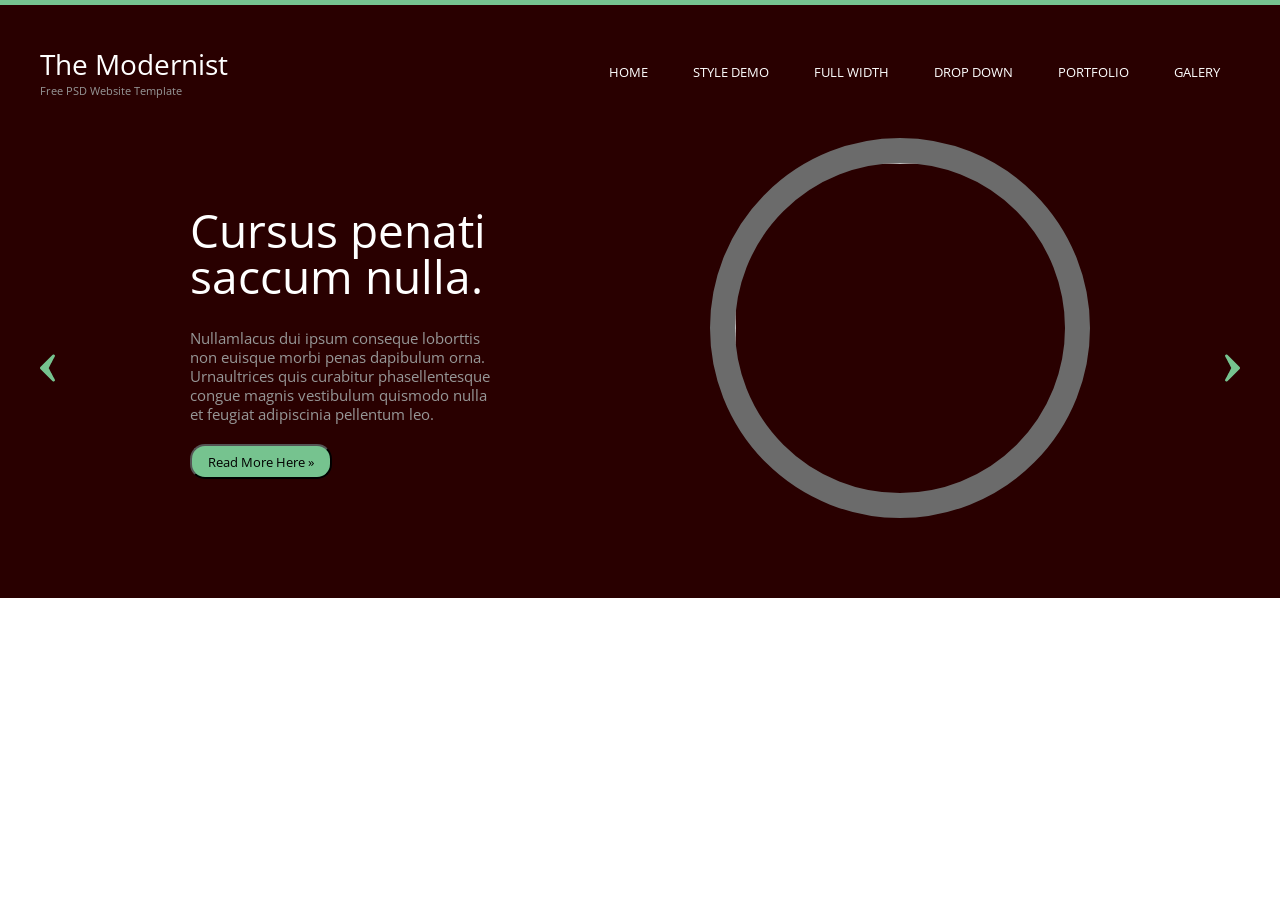
==== commit b5ef2908: "Add files via upload" ====
--- a/index.html
+++ b/index.html
@@ -1,437 +1,57 @@
-<!DOCTYPE html>
-<html lang="ru">
-<head>
-    <meta charset="UTF-8">
-    <meta name="viewport" content="width=device-width, initial-scale=1.0">
-    <meta http-equiv="X-UA-Compatible" content="ie=edge">
-    <title>Uber</title>
-    <link rel="shortcut icon" href="icons/favicon.ico" type="image/x-icon">
-    <link href="https://fonts.googleapis.com/css?family=Roboto:300,400,700&amp;subset=cyrillic-ext" rel="stylesheet">
-    <link rel="stylesheet" href="css/bootstrap-reboot.min.css">
-    <link rel="stylesheet" href="css/bootstrap-grid.min.css">
-    <link rel="stylesheet" href="https://use.fontawesome.com/releases/v5.8.2/css/all.css" integrity="sha384-oS3vJWv+0UjzBfQzYUhtDYW+Pj2yciDJxpsK1OYPAYjqT085Qq/1cq5FLXAZQ7Ay" crossorigin="anonymous">
-    <link rel="stylesheet" href="css/style.min.css">
-</head>
-<body>
-    <header>
-        <nav>
-            <div class="container">
-                <ul class="menu">
-                    <li class="menu_item"><a href="#" class="menu_link">Главная</a></li>
-                    <li class="menu_item"><a href="#require" class="menu_link">Со своим автомобилем</a></li>
-                    <li class="menu_item"><a href="#require" class="menu_link">На автомобиле компании</a></li>
-                    <li class="menu_item"><a href="#" class="menu_link">Требования</a></li>
-                    <li class="menu_item"><a href="#" class="menu_link">Контакты</a></li>
-                    <li class="menu_item"><a href="#" class="menu_link">Оставить заявку</a></li>
-                </ul>
-            </div>
-            <div class="hamburger">
-                <span></span>
-                <span></span>
-                <span></span>
-            </div>
-        </nav>
-        <div class="subheader">
-            <div class="container">
-                <div class="row">
-                    <div class="col-6 col-md-4 offset-md-1">
-                        <a href="#" class="subheader_logo"><img src="icons/logo.png" alt="logo"></a>
-                        <div class="subheader_official">Официальный партнер Uber в Москве</div>
-                    </div>
-    
-                    <div class="xs-hidden col-md-3 offset-md-1 col-xl-2 offset-xl-2">
-                        <div class="subheader_call">Звоните нам ежедневно</div>
-                        <a href="tel:84957970988" class="subheader_phone">8 495 797 09 88</a>
-                    </div>
-    
-                    <div class="col-6 col-md-3">
-                        <a href="tel:84957970988" class="xs-visible subheader_phone">8 495 797 09 88</a>
-                        <button class="subheader_btn">заказать звонок</button>
-                    </div>
-                </div>
-            </div>
-        </div>
-    </header>
-
-    <section class="promo">
-        <div class="container">
-            <div class="row">
-                <div class="col-md-12 offset-md-0 col-lg-10 offset-lg-1">
-                    <h1 class="promo_header">КОМПАНИЯ UBER PARTNERS!</h1>
-                    <h2 class="promo_subheader">ПРИГЛАШАЕМ ВОДИТЕЛЕЙ! НА СВОЕМ АВТО!</h2>
-                    <div class="promo_descr">
-                        Компания UBER  динамически развивающаяся. Компания на рынке занимает лидирующее место среди
-                        таксомоторных компаний, Компания абсолютно прозрачная вы можете контролировать все процессы у себя в личном кабинете. Бонуcная система.Помимо выполненной работы по заказам, компания начисляет бонусы за
-                        пиковое время.
-                        <br><br>
-                        Мы одни из партнеров и зарекомендовали себя как одна из лучших команд в городе Москве.  Водители у нас
-                        зарабатывают от 80000- 120000 в месяц.
-                    </div>
-                    <button class="promo_btn">ОТПРАВИТЬ ЗАЯВКУ!</button>
-                </div>
-            </div>
-        </div>
-    </section>
-
-    <section class="reasons">
-        <div class="container">
-            <div class="label">преимущества</div>
-            <h2 class="title">8 причин начать работать с нами</h2>
-            <div class="row">
-                <div class="col-md-6">
-                    <div class="reasons_block">
-                        <div class="reasons_round">
-                            <img src="icons/reasons/reason_1.png" alt="reason">
-                        </div>
-                        <div class="reasons_descr">
-                            <div class="reasons_subtitle">Никаких наличных, оплата происходит автоматически</div>
-                            <div class="reasons_text">
-                                Стоимость поездки оплачивается пассажиром с привязанной банковской карты, т.е. нет никаких рисков связанных с перевозкой наличности как для пассажира, так и для водителя, Вам не нужно искать мелкие деньги для размена.
-                            </div>
-                        </div>
-                    </div>
-                </div>
-                <div class="col-md-6">
-                    <div class="reasons_block">
-                        <div class="reasons_round">
-                            <img src="icons/reasons/reason_2.png" alt="reason">
-                        </div>
-                        <div class="reasons_descr">
-                            <div class="reasons_subtitle">Комиссия 8% + БОНУСЫ</div>
-                            <div class="reasons_text">
-                                У нас минимальная комиссия и мы выплачиваем бонусы за каждую поездку, некоторые наши конкуренты оставляют бонусы себе. Мы работаем честно и с нами водители зарабатывают больше!
-                            </div>
-                        </div>
-                    </div>
-                </div>
-                <div class="col-md-6">
-                    <div class="reasons_block">
-                        <div class="reasons_round">
-                            <img src="icons/reasons/reason_3.png" alt="reason">
-                        </div>
-                        <div class="reasons_descr">
-                            <div class="reasons_subtitle">Высокий доход с гарантированными выплатами</div>
-                            <div class="reasons_text">
-                                Мы выплачиваем заработную плату на личную банковскую карту водителя! Вам не нужно оформлять ООО, ИП, платить налоги, подавать декларацию, оплачивать бухгалтерские услуги и ведение банковского счета.
-                            </div>
-                        </div>
-                    </div>
-                </div>
-                <div class="col-md-6">
-                    <div class="reasons_block">
-                        <div class="reasons_round">
-                            <img src="icons/reasons/reason_4.png" alt="reason">
-                        </div>
-                        <div class="reasons_descr">
-                            <div class="reasons_subtitle">Работа в удобное время, никаких графиков</div>
-                            <div class="reasons_text">
-                                Вы просто нажимаете кнопку выйти на линию для начала работы, когда решите закончить, нажимаете выйти с линии. Вы можете подрабатывать только утром, вечером, в выходные или праздничные дни!
-                            </div>
-                        </div>
-                    </div>
-                </div>
-                <div class="col-md-6">
-                    <div class="reasons_block">
-                        <div class="reasons_round">
-                            <img src="icons/reasons/reason_5.png" alt="reason">
-                        </div>
-                        <div class="reasons_descr">
-                            <div class="reasons_subtitle">Комфортное, прозрачное и простое подключение</div>
-                            <div class="reasons_text">
-                                Мы подключаем дистанционно и бесплатно, Вам нет необходимости приезжать к нам! Вы присылаете нам копии документов, мы регистрируем Вас и присылаем данные для подключения, через 1-2 дня Вы можете начинать работать!
-                            </div>
-                        </div>
-                    </div>
-                </div>
-                <div class="col-md-6">
-                    <div class="reasons_block">
-                        <div class="reasons_round">
-                            <img src="icons/reasons/reason_6.png" alt="reason">
-                        </div>
-                        <div class="reasons_descr">
-                            <div class="reasons_subtitle">Всегда большое количество заказов</div>
-                            <div class="reasons_text">
-                                Приложение показывает, где на данный момент больше всего заказов и где действуют повышенные тарифы. У Вас не будет простоя и холостых пробегов. Наши пассажиры всегда приятные и абсолютно неконфликтные люди, которых приятно возить.
-                            </div>
-                        </div>
-                    </div>
-                </div>
-                <div class="col-md-6">
-                    <div class="reasons_block">
-                        <div class="reasons_round">
-                            <img src="icons/reasons/reason_7.png" alt="reason">
-                        </div>
-                        <div class="reasons_descr">
-                            <div class="reasons_subtitle">Круглосуточная поддержка</div>
-                            <div class="reasons_text">
-                                В Uber действует круглосуточная поддержка водителей по электронной почте. Если что-то непонятно, Вы всегда можете задать вопрос через On-line консультацию.
-                            </div>
-                        </div>
-                    </div>
-                </div>
-                <div class="col-md-6">
-                    <div class="reasons_block">
-                        <div class="reasons_round">
-                            <img src="icons/reasons/reason_8.png" alt="reason">
-                        </div>
-                        <div class="reasons_descr">
-                            <div class="reasons_subtitle">Без шашечек и наклеек</div>
-                            <div class="reasons_text">
-                                Вам не нужно менять цвет, устанавливать «шашки» на автомобиль и обклеивать его наклейками.
-                            </div>
-                        </div>
-                    </div>
-                </div>
-            </div>
-        </div>
-    </section>
-
-    <section class="mobile">
-        <div class="container">
-            <div class="label">возможности</div>
-            <h2 class="title">мобильное приложение убер</h2>
-            <div class="subtitle">Сделайте заказ, совершите поездку и оплатите ее стоимость, используя свой мобильный телефон</div>
-
-            <div class="row">
-                <div class="col-md-6 col-lg-4">
-                    <div class="mobile_item mobile_item_1">
-                        <div class="mobile_item_subtitle">
-                            оформление заказа одним касанием
-                        </div>
-                        <div class="mobile_item_plus"></div>
-                    </div>
-                </div>
-                <div class="col-md-6 col-lg-4">
-                    <div class="mobile_item mobile_item_2">
-                        <div class="mobile_item_subtitle">
-                            надежная подача
-                        </div>
-                        <div class="mobile_item_plus"></div>
-                    </div>
-                </div>
-                <div class="col-md-6 col-lg-4">
-                    <div class="mobile_item mobile_item_3">
-                        <div class="mobile_item_subtitle">
-                            прозрачные цены
-                        </div>
-                        <div class="mobile_item_plus"></div>
-                    </div>
-                </div>
-                <div class="col-md-6 col-lg-4">
-                    <div class="mobile_item mobile_item_4">
-                        <div class="mobile_item_subtitle">
-                            безналичная оплата
-                        </div>
-                        <div class="mobile_item_plus"></div>
-                    </div>
-                </div>
-                <div class="col-md-6 col-lg-4">
-                    <div class="mobile_item mobile_item_5">
-                        <div class="mobile_item_subtitle">
-                            обратная связь
-                        </div>
-                        <div class="mobile_item_plus"></div>
-                    </div>
-                </div>
-                <div class="col-md-6 col-lg-4">
-                    <div class="mobile_item mobile_item_6">
-                        <div class="mobile_item_subtitle">
-                            разделить стоимость поездки
-                        </div>
-                        <div class="mobile_item_plus"></div>
-                    </div>
-                </div>
-            </div>
-        </div>
-    </section>
-
-    <section class="choice">
-        <div class="container">
-            <div class="black"></div>
-            <div class="label label_white">возможности</div>
-            <h2 class="title title_white hidden-320">Выбор - отличная штука!</h2>
-            <div class="subtitle subtitle_white hidden-320">Закажите автомобиль, который подходит вам по стилю и бюджету</div>
-
-            <img src="img/car.png" alt="uber car" class="choice_img">
-            <div class="choice_descr">
-                Машины на каждый день.<br>
-                Лучше, быстрее и дешевле, чем такси
-            </div>
-        </div>
-    </section>
-
-    <section class="require" id="require">
-        <div class="container">
-            <div class="label">возможности</div>
-            <h2 class="title">условия и требования</h2>
-        <div class="row">
-            <div class="col-md-6">
-                <div class="require_block">
-                    <div class="require_title">
-                        УСЛОВИЯ: со своим авто:
-                    </div>
-                    <ul class="require_list">
-                        <li>Подключаем к системе UBER  под 10%.</li>
-                        <li>
-                            Ни каких взносов  0%!
-                        </li>
-                        <li>
-                            Можем подключать удаленно без приезда в офис
-                        </li>
-                        <li>
-                            ИП не требуется
-                        </li>
-                        <li>
-                            Заказы распределяются без учета рейтинга ближай-<br>шим водителям
-                        </li>
-                        <li>
-                            Работа только по безналичному расчету
-                        </li>
-                        <li>
-                            Деньги перечисляем на карту водителю или наличны-<br>ми в офисе
-                        </li>
-                    </ul>
-                    <div class="require_descr">
-                        В день заработок составляет 7000-12000р + бонус 3000т<br> рублей
-                    </div>
-                </div>
-            </div>
-            <div class="col-md-6">
-                <div class="require_block">
-                    <div class="require_title">
-                        УСЛОВИЯ: на авто компании:
-                    </div>
-                    <ul class="require_list">
-                        <li>
-                            Предоставляем авто без залога
-                        </li>
-                        <li>
-                            Без ежедневных выплат по аренде
-                        </li>
-                        <li>
-                            Среда пятница и суббота работа на компанию остальные дни вы работаете на себя
-                        </li>
-                    </ul>
-                </div>
-            </div>
-            <div class="col-md-6">
-                <div class="require_block require_block_nmb warning">
-                    <div class="require_title">
-                        ТРЕБОВАНИЕ:
-                    </div>
-                    <ul class="require_list">
-                        <li>
-                            Наличие автомобиля без рекламы
-                        </li>
-                        <li>
-                            Автомобиль не должен быть желтый и не с желтыми номерами
-                        </li>
-                        <li>
-                            Машина не старше 3 лет
-                        </li>
-                        <li>
-                            Стаж вождения не менее 3 лет
-                        </li>
-                        <li>
-                            Девайс на системе андроид 4.0и выше(самсунг)
-                        </li>
-                    </ul>
-                </div>
-            </div>
-            <div class="col-md-6">
-                <div class="require_block require_block_nmb warning">
-                    <div class="require_title">
-                        ДОКУМЕНТЫ:
-                    </div>
-                    <ul class="require_list">
-                        <li>
-                            Права 2 стороны
-                        </li>
-                        <li>
-                            Паспорт лицевая сторона
-                        </li>
-                        <li>
-                            СтС
-                        </li>
-                        <li>
-                            Лицензия( если есть)
-                        </li>
-                        <li>
-                            Номер телефона
-                        </li>
-                        <li>
-                            Номер карты для перечисления денег(указать в письме)!
-                        </li>
-                    </ul>
-                </div>
-            </div>
-        </div>
-        </div>
-    </section>
-
-    <section class="world">
-        <div class="container">
-            <div class="label label_white label_min">города</div>
-            <h2 class="title title_white">По всему миру</h2>
-            <div class="subtitle subtitle_white">Мы в вашем городе и по всему миру</div>
-
-            <a href="#" class="world_link">посмотреть все города</a>
-        </div>
-    </section>
-
-    <footer>
-        <div class="footer_divider"></div>
-        <div class="footer_wrapper">
-            <!-- Если не оборачивать каждый блок в обертку - получится криво -->
-            <div>
-                <div class="footer_social">
-                    <a href="#" class="footer_social_item">
-                        <i class="fab fa-facebook-f"></i>
-                    </a>
-                    <a href="#" class="footer_social_item">
-                        <i class="fab fa-twitter"></i>
-                    </a>
-                    <a href="#" class="footer_social_item">
-                        <i class="fab fa-linkedin"></i>
-                    </a>
-                    <a href="#" class="footer_social_item">
-                        <i class="fab fa-instagram"></i>
-                    </a>
-                </div>
-            </div>
-            <div>
-                <div class="footer_links">
-                    <div class="footer_links_main">
-                        <a href="#">на главную</a>
-                        <a href="#">города</a>
-                        <a href="#">для водителей</a>
-                    </div>
-                    <div class="footer_links_sub">
-                        <a href="#">центр поддержки</a>
-                        <a href="#">вакансии</a>
-                        <a href="#">разработчики</a>
-                        <a href="#">блог</a>
-                        <a href="#">о нас</a>
-                    </div>
-                    <a href="#" class="footer_links_lang">Русский</a>
-                </div>
-            </div>
-            <div>
-                <div class="footer_mobile">
-                    <a href="#">
-                        <img src="img/app_store.png" alt="App Store">
-                    </a>
-                    <a href="#">
-                        <img src="img/google_play.png" alt="Google play">
-                    </a>
-                    <a href="#">
-                        <img src="img/windows_store.png" alt="Windows store">
-                    </a>
-                </div>
-            </div>
-        </div>
-    </footer>
-
-    <script src="js/script.js"></script>
-</body>
-</html>+<!DOCTYPE html>
+<html lang="ru">
+  <head>
+    <meta charset="UTF-8" />
+    <meta name="viewport" content="width=device-width, initial-scale=1.0" />
+    <title>Modernist</title>
+    <link rel="stylesheet" href="css/style.css" />
+    <link rel="stylesheet" href="css/style.css" />
+    <link
+      href="https://fonts.googleapis.com/css2?family=Open+Sans:wght@400;700&display=swap"
+      rel="stylesheet"
+    />
+  </head>
+  <body>
+    <div class="sup_header"></div>
+    <header class="header">
+      <div class="container">
+        <div class="header_sup">
+          <div class="header_log">
+            <h1>The Modernist</h1>
+            <span>Free PSD Website Template</span>
+          </div>
+          <nav class="header_nav">
+            <a href="" class="nav_link">HOME</a>
+            <a href="" class="nav_link">style demo</a>
+            <a href="" class="nav_link">full width</a>
+            <a href="" class="nav_link">drop down</a>
+            <a href="" class="nav_link">portfolio</a>
+            <a href="" class="nav_link">galery</a>
+          </nav>
+        </div>
+      </div>
+    </header>
+    <section class="slider">
+      <div class="container slider_container">
+        <img src="img/icons/Left_arrow.png" alt="" class="left" />
+        <img src="img/icons/Right_arrow.png" alt="" class="right" />
+        <div class="slider_cont">
+          <h2>Cursus penati saccum nulla.</h2>
+          <p>
+            Nullamlacus dui ipsum conseque loborttis non euisque morbi penas
+            dapibulum orna. Urnaultrices quis curabitur phasellentesque congue
+            magnis vestibulum quismodo nulla et feugiat adipiscinia pellentum
+            leo.
+          </p>
+          <button>Read More Here »</button>
+        </div>
+        <div class="slider_img">
+          <img
+            src="https://www.peoplemagazine.co.za/app/uploads/2018/01/Fotolia_100918762_Subscription_Monthly_M.jpg"
+            alt=""
+          />
+        </div>
+      </div>
+    </section>
+  </body>
+</html>
--- a/css/style.css
+++ b/css/style.css
@@ -0,0 +1,114 @@
+* {
+  font-family: "Open Sans", sans-serif;
+  margin: 0;
+  padding: 0;
+  box-sizing: border-box;
+}
+
+.container {
+  width: 1200px;
+  margin: 0 auto;
+}
+.sup_header {
+  width: 100%;
+  height: 5px;
+  background-color: #76c38f;
+}
+.header {
+  background-color: #290000;
+}
+.header_sup {
+  display: flex;
+  justify-content: space-between;
+  padding: 40px 0;
+}
+.header_log h1 {
+  color: #ffffff;
+  font-size: 28px;
+  font-weight: 400;
+}
+.header_log span {
+  display: block;
+  color: #979797;
+  font-size: 11px;
+  font-weight: 400;
+}
+.header_nav {
+  display: flex;
+  align-items: center;
+}
+.nav_link {
+  vertical-align: top;
+  display: inline;
+  color: #ffffff;
+  font-size: 13px;
+  font-weight: 400;
+  text-transform: uppercase;
+  text-decoration: none;
+  padding: 13px 20px;
+  transition: background-color 0.2s linear;
+  border: 0 solid white;
+  border-radius: 15px;
+  margin-left: 5px;
+}
+.nav_link:hover {
+  background-color: #76c38f;
+}
+.slider {
+  background-color: #290000;
+}
+.slider_container {
+  display: flex;
+  position: relative;
+  justify-content: space-between;
+  align-items: center;
+  padding: 0 50px 50px 50px;
+}
+.slider_cont h2 {
+  color: #ffffff;
+  font-size: 46px;
+  font-weight: 400;
+  line-height: 46px;
+}
+.slider_cont {
+  width: 310px;
+  margin-left: 100px;
+}
+.slider_cont p {
+  color: #979797;
+  font-size: 15px;
+  font-weight: 400;
+  line-height: 19.2px;
+  margin-top: 30px;
+}
+.slider_cont button {
+  width: 142px;
+  height: 35px;
+  background-color: #76c38f;
+  border-radius: 15px;
+  margin-top: 20px;
+  cursor: pointer;
+  transition: opacity 0.2s linear;
+}
+.slider_cont button:hover {
+  opacity: 0.7;
+}
+.slider_img img {
+  border: 25px solid #6b6b6b;
+  border-radius: 50%;
+  margin-right: 100px;
+  width: 380px;
+  height: 380px;
+}
+.left {
+  position: absolute;
+  left: 0;
+  top: 50%;
+  transform: translateY(-50%);
+}
+.right {
+  position: absolute;
+  right: 0;
+  top: 50%;
+  transform: translateY(-50%);
+}
--- a/css/style.css
+++ b/css/style.css
@@ -0,0 +1,114 @@
+* {
+  font-family: "Open Sans", sans-serif;
+  margin: 0;
+  padding: 0;
+  box-sizing: border-box;
+}
+
+.container {
+  width: 1200px;
+  margin: 0 auto;
+}
+.sup_header {
+  width: 100%;
+  height: 5px;
+  background-color: #76c38f;
+}
+.header {
+  background-color: #290000;
+}
+.header_sup {
+  display: flex;
+  justify-content: space-between;
+  padding: 40px 0;
+}
+.header_log h1 {
+  color: #ffffff;
+  font-size: 28px;
+  font-weight: 400;
+}
+.header_log span {
+  display: block;
+  color: #979797;
+  font-size: 11px;
+  font-weight: 400;
+}
+.header_nav {
+  display: flex;
+  align-items: center;
+}
+.nav_link {
+  vertical-align: top;
+  display: inline;
+  color: #ffffff;
+  font-size: 13px;
+  font-weight: 400;
+  text-transform: uppercase;
+  text-decoration: none;
+  padding: 13px 20px;
+  transition: background-color 0.2s linear;
+  border: 0 solid white;
+  border-radius: 15px;
+  margin-left: 5px;
+}
+.nav_link:hover {
+  background-color: #76c38f;
+}
+.slider {
+  background-color: #290000;
+}
+.slider_container {
+  display: flex;
+  position: relative;
+  justify-content: space-between;
+  align-items: center;
+  padding: 0 50px 50px 50px;
+}
+.slider_cont h2 {
+  color: #ffffff;
+  font-size: 46px;
+  font-weight: 400;
+  line-height: 46px;
+}
+.slider_cont {
+  width: 310px;
+  margin-left: 100px;
+}
+.slider_cont p {
+  color: #979797;
+  font-size: 15px;
+  font-weight: 400;
+  line-height: 19.2px;
+  margin-top: 30px;
+}
+.slider_cont button {
+  width: 142px;
+  height: 35px;
+  background-color: #76c38f;
+  border-radius: 15px;
+  margin-top: 20px;
+  cursor: pointer;
+  transition: opacity 0.2s linear;
+}
+.slider_cont button:hover {
+  opacity: 0.7;
+}
+.slider_img img {
+  border: 25px solid #6b6b6b;
+  border-radius: 50%;
+  margin-right: 100px;
+  width: 380px;
+  height: 380px;
+}
+.left {
+  position: absolute;
+  left: 0;
+  top: 50%;
+  transform: translateY(-50%);
+}
+.right {
+  position: absolute;
+  right: 0;
+  top: 50%;
+  transform: translateY(-50%);
+}
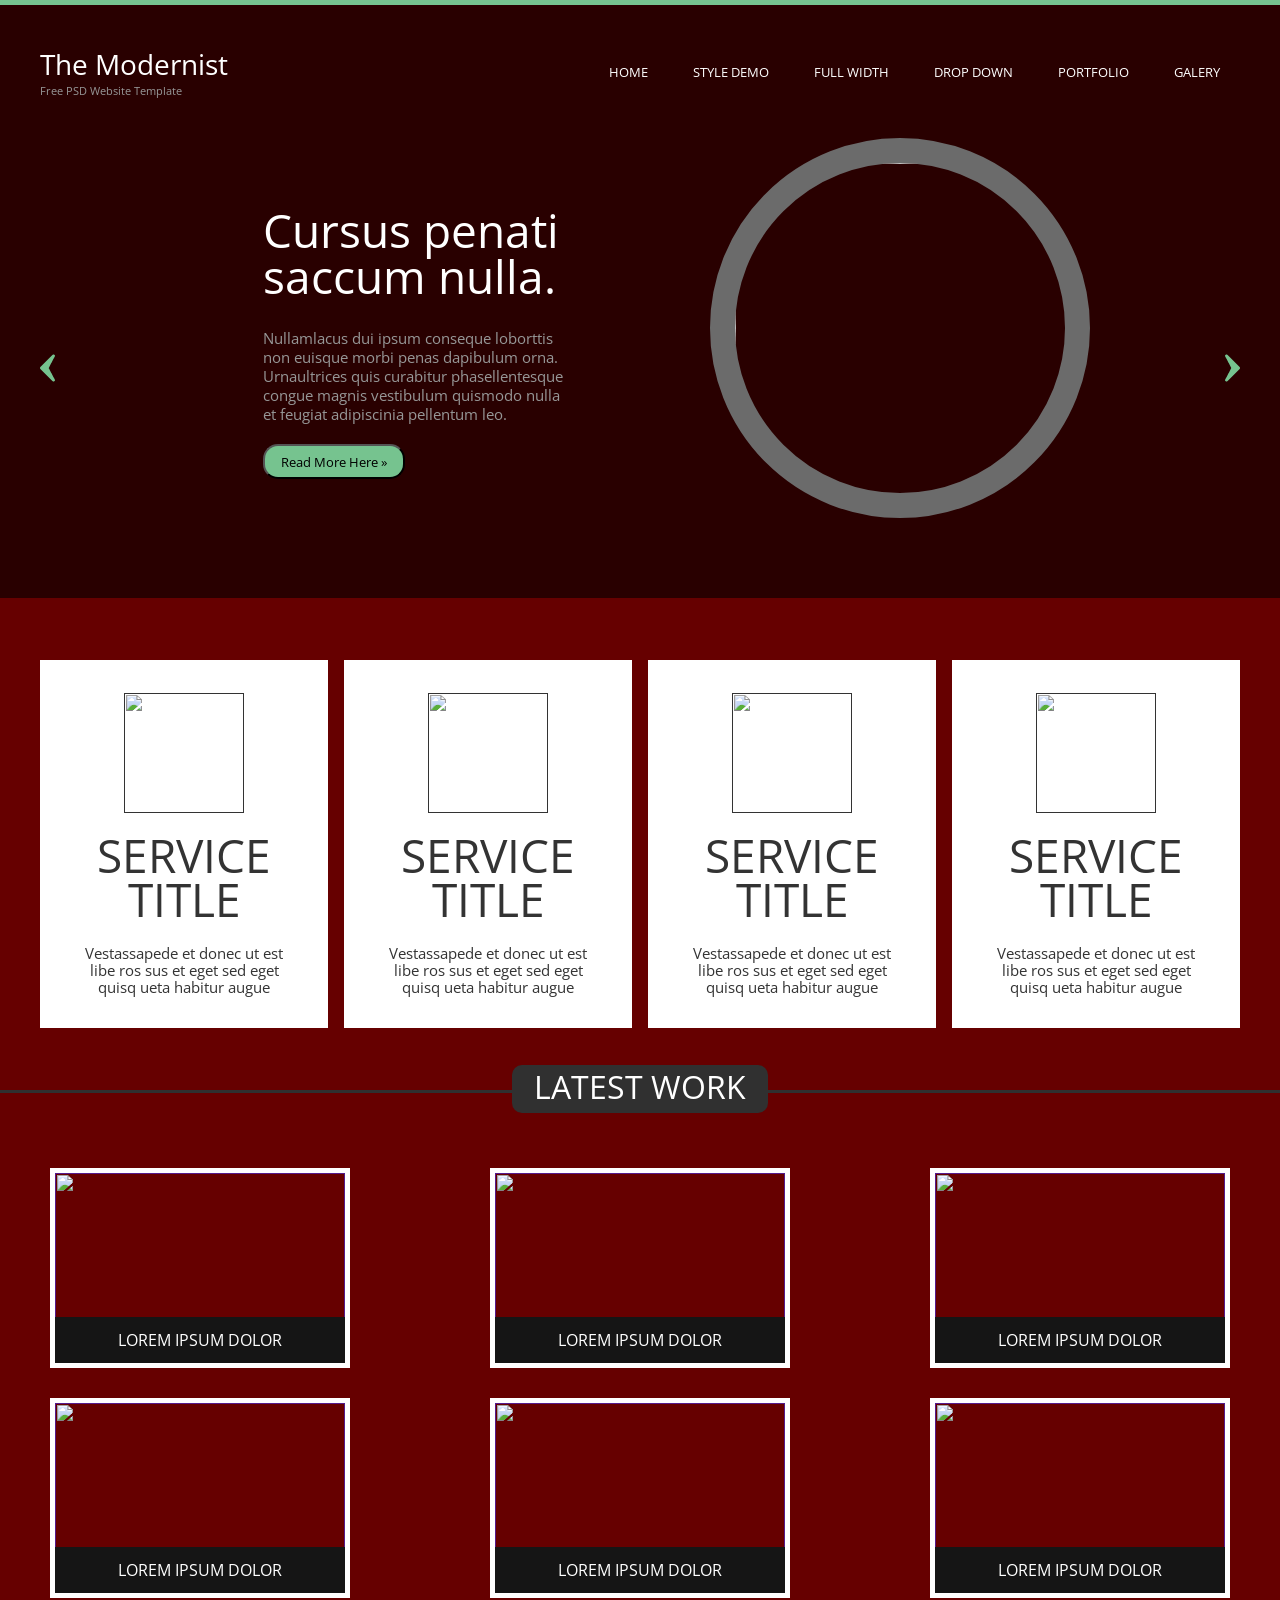
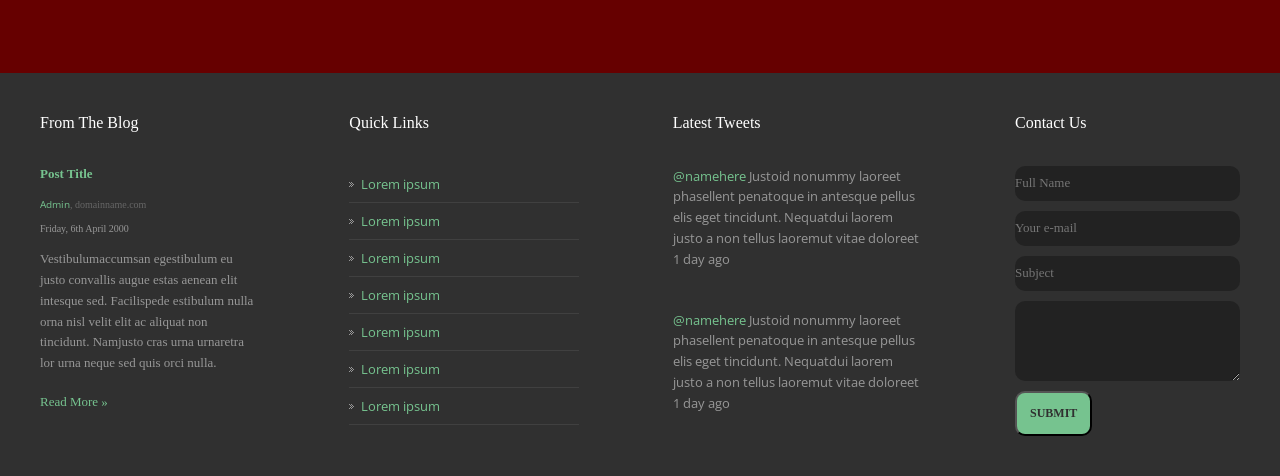
==== commit 1f04a0d9: "Add files via upload" ====
--- a/index.html
+++ b/index.html
@@ -33,8 +33,12 @@
     </header>
     <section class="slider">
       <div class="container slider_container">
-        <img src="img/icons/Left_arrow.png" alt="" class="left" />
-        <img src="img/icons/Right_arrow.png" alt="" class="right" />
+        <a href="">
+          <img src="img/icons/Left_arrow.png" alt="" class="left" />
+        </a>
+        <a href="">
+          <img src="img/icons/Right_arrow.png" alt="" class="right" />
+        </a>
         <div class="slider_cont">
           <h2>Cursus penati saccum nulla.</h2>
           <p>
@@ -53,5 +57,210 @@
         </div>
       </div>
     </section>
+    <section class="section section_services">
+      <div class="container services_container">
+        <a href=""
+          ><div class="services_item">
+            <img
+              src="https://yt3.ggpht.com/a/AATXAJws0AoyAdDxVR0tbOS-CkES1h93bRGGto19Yg=s900-c-k-c0xffffffff-no-rj-mo"
+              alt=""
+              class="services_img"
+            />
+            <h3 class="services_title">SERVICE TITLE</h3>
+            <p class="servicrs_text">
+              Vestassapede et donec ut est libe ros sus et eget sed eget quisq
+              ueta habitur augue
+            </p>
+          </div></a
+        >
+        <a href=""
+          ><div class="services_item">
+            <img
+              src="https://yt3.ggpht.com/a/AATXAJws0AoyAdDxVR0tbOS-CkES1h93bRGGto19Yg=s900-c-k-c0xffffffff-no-rj-mo"
+              alt=""
+              class="services_img"
+            />
+            <h3 class="services_title">SERVICE TITLE</h3>
+            <p class="servicrs_text">
+              Vestassapede et donec ut est libe ros sus et eget sed eget quisq
+              ueta habitur augue
+            </p>
+          </div></a
+        ><a href=""
+          ><div class="services_item">
+            <img
+              src="https://yt3.ggpht.com/a/AATXAJws0AoyAdDxVR0tbOS-CkES1h93bRGGto19Yg=s900-c-k-c0xffffffff-no-rj-mo"
+              alt=""
+              class="services_img"
+            />
+            <h3 class="services_title">SERVICE TITLE</h3>
+            <p class="servicrs_text">
+              Vestassapede et donec ut est libe ros sus et eget sed eget quisq
+              ueta habitur augue
+            </p>
+          </div></a
+        ><a href=""
+          ><div class="services_item">
+            <img
+              src="https://yt3.ggpht.com/a/AATXAJws0AoyAdDxVR0tbOS-CkES1h93bRGGto19Yg=s900-c-k-c0xffffffff-no-rj-mo"
+              alt=""
+              class="services_img"
+            />
+            <h3 class="services_title">SERVICE TITLE</h3>
+            <p class="servicrs_text">
+              Vestassapede et donec ut est libe ros sus et eget sed eget quisq
+              ueta habitur augue
+            </p>
+          </div></a
+        >
+      </div>
+    </section>
+    <div class="section_devider">
+      <div class="devider">LATEST WORK</div>
+    </div>
+    <section class="section section_portfolio">
+      <div class="container portfolio">
+        <a href=""
+          ><div class="portfolio_item">
+            <img
+              src="https://images.images4us.com/888poker/en/1200x675_1448882396830_tcm1488-268049.jpg"
+              alt=""
+              class="portfolio_img"
+            />
+            <div class="portfolio_text">LOREM IPSUM DOLOR</div>
+          </div></a
+        >
+        <a href="">
+          <div class="portfolio_item">
+            <img
+              src="https://images.images4us.com/888poker/en/1200x675_1448882396830_tcm1488-268049.jpg"
+              alt=""
+              class="portfolio_img"
+            />
+            <div class="portfolio_text">LOREM IPSUM DOLOR</div>
+          </div></a
+        >
+        <a href=""
+          ><div class="portfolio_item">
+            <img
+              src="https://images.images4us.com/888poker/en/1200x675_1448882396830_tcm1488-268049.jpg"
+              alt=""
+              class="portfolio_img"
+            />
+            <div class="portfolio_text">LOREM IPSUM DOLOR</div>
+          </div></a
+        >
+        <a href=""
+          ><div class="portfolio_item">
+            <img
+              src="https://images.images4us.com/888poker/en/1200x675_1448882396830_tcm1488-268049.jpg"
+              alt=""
+              class="portfolio_img"
+            />
+            <div class="portfolio_text">LOREM IPSUM DOLOR</div>
+          </div></a
+        >
+        <a href="">
+          <div class="portfolio_item">
+            <img
+              src="https://images.images4us.com/888poker/en/1200x675_1448882396830_tcm1488-268049.jpg"
+              alt=""
+              class="portfolio_img"
+            />
+            <div class="portfolio_text">LOREM IPSUM DOLOR</div>
+          </div></a
+        >
+        <a href=""
+          ><div class="portfolio_item">
+            <img
+              src="https://images.images4us.com/888poker/en/1200x675_1448882396830_tcm1488-268049.jpg"
+              alt=""
+              class="portfolio_img"
+            />
+            <div class="portfolio_text">LOREM IPSUM DOLOR</div>
+          </div></a
+        >
+      </div>
+    </section>
+    <section class="section aboutus">
+      <div class="container about">
+        <div class="blog">
+          <div class="about_title">From The Blog</div>
+          <a href="" class="blog_posttitle">Post Title</a>
+          <div class="blog_admin"><a href="">Admin</a>, domainname.com</div>
+          <div class="blog_date">Friday, 6th April 2000</div>
+          <div class="blog_text">
+            Vestibulumaccumsan egestibulum eu justo convallis augue estas aenean
+            elit intesque sed. Facilispede estibulum nulla orna nisl velit elit
+            ac aliquat non tincidunt. Namjusto cras urna urnaretra lor urna
+            neque sed quis orci nulla.
+          </div>
+          <a href="" class="read_more">Read More »</a>
+        </div>
+        <div class="links">
+          <div class="about_title">Quick Links</div>
+          <div class="quick_link">
+            <img src="img/icons/Composite_Path.png" alt="" /><a href="">
+              Lorem ipsum</a
+            >
+          </div>
+          <div class="quick_link">
+            <img src="img/icons/Composite_Path.png" alt="" /><a href="">
+              Lorem ipsum</a
+            >
+          </div>
+          <div class="quick_link">
+            <img src="img/icons/Composite_Path.png" alt="" /><a href="">
+              Lorem ipsum</a
+            >
+          </div>
+          <div class="quick_link">
+            <img src="img/icons/Composite_Path.png" alt="" /><a href="">
+              Lorem ipsum</a
+            >
+          </div>
+          <div class="quick_link">
+            <img src="img/icons/Composite_Path.png" alt="" /><a href="">
+              Lorem ipsum</a
+            >
+          </div>
+          <div class="quick_link">
+            <img src="img/icons/Composite_Path.png" alt="" /><a href="">
+              Lorem ipsum</a
+            >
+          </div>
+          <div class="quick_link">
+            <img src="img/icons/Composite_Path.png" alt="" /><a href="">
+              Lorem ipsum</a
+            >
+          </div>
+        </div>
+        <div class="tweets">
+          <div class="about_title">Latest Tweets</div>
+          <p>
+            <a href="">@namehere</a> Justoid nonummy laoreet phasellent penatoque in antesque
+            pellus elis eget tincidunt. Nequatdui laorem justo a non tellus
+            laoremut vitae doloreet 1 day ago
+          </p>
+          <p>
+            <a href="">@namehere</a> Justoid nonummy laoreet phasellent penatoque in antesque
+            pellus elis eget tincidunt. Nequatdui laorem justo a non tellus
+            laoremut vitae doloreet 1 day ago
+          </p>
+
+        </div>
+        <div class="subscribe">
+          <div class="about_title">Contact Us</div>
+          <form>
+            <input class='input' type="text" id="nickname" name="nickname" placeholder="Full Name">
+            <input type="email" class="input" placeholder="Your e-mail">
+            <input class='input' type="text" id="nickname" name="nickname" placeholder="Subject">
+<textarea name="" id="" cols="30" rows="10" class="area"></textarea>
+<Button class='contact_btn'>SUBMIT</Button>
+
+          </form>
+        </div>
+      </div>
+    </section>
   </body>
 </html>
--- a/css/style.css
+++ b/css/style.css
@@ -72,7 +72,7 @@
 }
 .slider_cont {
   width: 310px;
-  margin-left: 100px;
+  margin-left: -100px;
 }
 .slider_cont p {
   color: #979797;
@@ -112,3 +112,244 @@
   top: 50%;
   transform: translateY(-50%);
 }
+.section_services {
+  background-color: #660000;
+}
+.services_container {
+  display: flex;
+  justify-content: space-between;
+  padding: 62px 0;
+}
+.services_container a {
+  display: block;
+  width: 24%;
+
+  text-decoration: none;
+  transition: all 0.2 linear;
+}
+.services_item {
+  background-color: #fff;
+  padding: 33px 0;
+  color: #333333;
+  transition: all 0.2s linear;
+}
+.services_img {
+  display: block;
+  margin: 0 auto;
+  margin-bottom: 20px;
+  width: 120px;
+  height: 120px;
+}
+
+.services_title {
+  font-size: 46px;
+  line-height: 44px;
+  font-weight: 400;
+  text-transform: uppercase;
+  text-align: center;
+  margin-bottom: 24px;
+}
+.servicrs_text {
+  font-size: 15px;
+  font-weight: 400;
+  line-height: 16.8px;
+  text-align: center;
+  padding: 0 33px;
+}
+.services_item:hover {
+  background-color: #76c38f;
+  color: white;
+}
+.section_devider {
+  background-color: #303030;
+  height: 3px;
+  position: relative;
+}
+.devider {
+  display: block;
+  position: absolute;
+  width: 256px;
+  height: 48px;
+  background-color: #303030;
+  margin: 0 auto;
+  top: -50%;
+  left: 50%;
+  transform: translate3d(-50%, -50%, 0);
+  border-radius: 10px;
+  color: #ffffff;
+  font-size: 32px;
+  font-weight: 400;
+  text-align: center;
+  vertical-align: center;
+}
+.section_portfolio {
+  background-color: #660000;
+}
+.portfolio {
+  display: flex;
+  justify-content: space-between;
+  flex-wrap: wrap;
+  padding: 60px 0;
+}
+.portfolio_item {
+  border: 5px #fff solid;
+  margin: 15px 10px;
+  position: relative;
+}
+.portfolio_item:hover .portfolio_text {
+  opacity: 0;
+}
+.portfolio_img {
+  display: block;
+  width: 290px;
+  height: 190px;
+}
+.portfolio_text {
+  position: absolute;
+  padding: 12px 0;
+  background-color: #151515;
+  left: 0;
+  bottom: 0;
+  width: 100%;
+  text-decoration: none;
+  color: #fff;
+  text-align: center;
+  transition: all 0.5s linear;
+}
+.aboutus {
+  background-color: #303030;
+  min-height: 387px;
+}
+.about {
+  padding: 40px 0;
+  display: flex;
+  justify-content: space-between;
+}
+.about a {
+  color: #76c38f;
+  text-decoration: none;
+}
+
+.blog {
+  width: 216px;
+}
+.about_title {
+  color: #ffffff;
+  font-family: Georgia;
+  font-size: 16px;
+  font-weight: 400;
+  line-height: 19.2px;
+  margin-bottom: 33px;
+}
+.blog_posttitle {
+  display: block;
+  font-family: Georgia;
+  font-size: 13px;
+  font-weight: bold;
+  line-height: 15.6px;
+  margin-bottom: 17px;
+}
+.blog_admin {
+  color: #666666;
+  font-family: Georgia;
+  font-size: 10px;
+  font-weight: 400;
+  line-height: 12px;
+  margin-bottom: 12px;
+}
+.blog_date {
+  color: #979797;
+  font-family: Georgia;
+  font-size: 10px;
+  font-weight: 400;
+  line-height: 12px;
+  margin-bottom: 14px;
+}
+.blog_text {
+  color: #979797;
+  font-family: Georgia;
+  font-size: 13px;
+  font-weight: 400;
+  line-height: 20.8px;
+  margin-bottom: 15px;
+}
+.read_more {
+  font-family: Georgia;
+  font-size: 13px;
+  font-weight: 400;
+  line-height: 15.6px;
+}
+.links{
+    width: 230px;
+}
+.quick_link {
+    position: relative;
+  padding: 9px 0;
+  font-family: Georgia;
+  font-size: 13px;
+  font-weight: 400;
+  border-bottom: 1px solid #404040;
+}
+.quick_link a{
+    padding-left: 12px;
+}
+
+.quick_link img{
+position: absolute;
+top: 45%;
+}
+.tweets{
+    width: 249px;
+    color: #979797;
+font-family: Georgia;
+font-size: 13px;
+font-weight: 400;
+line-height: 20.8px;
+}
+.tweets p:nth-child(2){
+    margin-bottom: 40px;
+}
+.input{
+    width: 225px;
+height: 35px;
+background-color: #222222;
+border: none;
+border-radius: 10px;
+color: #989898;
+font-family: Georgia;
+font-size: 13px;
+font-weight: 400;
+margin-bottom: 10px;
+}
+.area{
+    width: 225px;
+    height: 80px;
+    background-color: #222222;
+    border: none;
+    border-radius: 10px;
+    color: #989898;
+    font-family: Georgia;
+    font-size: 13px;
+    font-weight: 400;
+    margin-bottom: 10px;
+}
+textarea, input{
+    display: block;
+}
+.contact_btn{
+    padding: 13px;
+    border-radius: 10px;
+    background-color: #76c38f;
+    color: #303030;
+    font-family: Georgia;
+    font-size: 12px;
+    font-weight: bold;
+    text-transform: uppercase;
+    transition: opacity 0.2s linear;
+
+
+
+}
+.contact_btn:hover{
+    opacity: 0.7;
+}
--- a/css/style.css
+++ b/css/style.css
@@ -72,7 +72,7 @@
 }
 .slider_cont {
   width: 310px;
-  margin-left: 100px;
+  margin-left: -100px;
 }
 .slider_cont p {
   color: #979797;
@@ -112,3 +112,244 @@
   top: 50%;
   transform: translateY(-50%);
 }
+.section_services {
+  background-color: #660000;
+}
+.services_container {
+  display: flex;
+  justify-content: space-between;
+  padding: 62px 0;
+}
+.services_container a {
+  display: block;
+  width: 24%;
+
+  text-decoration: none;
+  transition: all 0.2 linear;
+}
+.services_item {
+  background-color: #fff;
+  padding: 33px 0;
+  color: #333333;
+  transition: all 0.2s linear;
+}
+.services_img {
+  display: block;
+  margin: 0 auto;
+  margin-bottom: 20px;
+  width: 120px;
+  height: 120px;
+}
+
+.services_title {
+  font-size: 46px;
+  line-height: 44px;
+  font-weight: 400;
+  text-transform: uppercase;
+  text-align: center;
+  margin-bottom: 24px;
+}
+.servicrs_text {
+  font-size: 15px;
+  font-weight: 400;
+  line-height: 16.8px;
+  text-align: center;
+  padding: 0 33px;
+}
+.services_item:hover {
+  background-color: #76c38f;
+  color: white;
+}
+.section_devider {
+  background-color: #303030;
+  height: 3px;
+  position: relative;
+}
+.devider {
+  display: block;
+  position: absolute;
+  width: 256px;
+  height: 48px;
+  background-color: #303030;
+  margin: 0 auto;
+  top: -50%;
+  left: 50%;
+  transform: translate3d(-50%, -50%, 0);
+  border-radius: 10px;
+  color: #ffffff;
+  font-size: 32px;
+  font-weight: 400;
+  text-align: center;
+  vertical-align: center;
+}
+.section_portfolio {
+  background-color: #660000;
+}
+.portfolio {
+  display: flex;
+  justify-content: space-between;
+  flex-wrap: wrap;
+  padding: 60px 0;
+}
+.portfolio_item {
+  border: 5px #fff solid;
+  margin: 15px 10px;
+  position: relative;
+}
+.portfolio_item:hover .portfolio_text {
+  opacity: 0;
+}
+.portfolio_img {
+  display: block;
+  width: 290px;
+  height: 190px;
+}
+.portfolio_text {
+  position: absolute;
+  padding: 12px 0;
+  background-color: #151515;
+  left: 0;
+  bottom: 0;
+  width: 100%;
+  text-decoration: none;
+  color: #fff;
+  text-align: center;
+  transition: all 0.5s linear;
+}
+.aboutus {
+  background-color: #303030;
+  min-height: 387px;
+}
+.about {
+  padding: 40px 0;
+  display: flex;
+  justify-content: space-between;
+}
+.about a {
+  color: #76c38f;
+  text-decoration: none;
+}
+
+.blog {
+  width: 216px;
+}
+.about_title {
+  color: #ffffff;
+  font-family: Georgia;
+  font-size: 16px;
+  font-weight: 400;
+  line-height: 19.2px;
+  margin-bottom: 33px;
+}
+.blog_posttitle {
+  display: block;
+  font-family: Georgia;
+  font-size: 13px;
+  font-weight: bold;
+  line-height: 15.6px;
+  margin-bottom: 17px;
+}
+.blog_admin {
+  color: #666666;
+  font-family: Georgia;
+  font-size: 10px;
+  font-weight: 400;
+  line-height: 12px;
+  margin-bottom: 12px;
+}
+.blog_date {
+  color: #979797;
+  font-family: Georgia;
+  font-size: 10px;
+  font-weight: 400;
+  line-height: 12px;
+  margin-bottom: 14px;
+}
+.blog_text {
+  color: #979797;
+  font-family: Georgia;
+  font-size: 13px;
+  font-weight: 400;
+  line-height: 20.8px;
+  margin-bottom: 15px;
+}
+.read_more {
+  font-family: Georgia;
+  font-size: 13px;
+  font-weight: 400;
+  line-height: 15.6px;
+}
+.links{
+    width: 230px;
+}
+.quick_link {
+    position: relative;
+  padding: 9px 0;
+  font-family: Georgia;
+  font-size: 13px;
+  font-weight: 400;
+  border-bottom: 1px solid #404040;
+}
+.quick_link a{
+    padding-left: 12px;
+}
+
+.quick_link img{
+position: absolute;
+top: 45%;
+}
+.tweets{
+    width: 249px;
+    color: #979797;
+font-family: Georgia;
+font-size: 13px;
+font-weight: 400;
+line-height: 20.8px;
+}
+.tweets p:nth-child(2){
+    margin-bottom: 40px;
+}
+.input{
+    width: 225px;
+height: 35px;
+background-color: #222222;
+border: none;
+border-radius: 10px;
+color: #989898;
+font-family: Georgia;
+font-size: 13px;
+font-weight: 400;
+margin-bottom: 10px;
+}
+.area{
+    width: 225px;
+    height: 80px;
+    background-color: #222222;
+    border: none;
+    border-radius: 10px;
+    color: #989898;
+    font-family: Georgia;
+    font-size: 13px;
+    font-weight: 400;
+    margin-bottom: 10px;
+}
+textarea, input{
+    display: block;
+}
+.contact_btn{
+    padding: 13px;
+    border-radius: 10px;
+    background-color: #76c38f;
+    color: #303030;
+    font-family: Georgia;
+    font-size: 12px;
+    font-weight: bold;
+    text-transform: uppercase;
+    transition: opacity 0.2s linear;
+
+
+
+}
+.contact_btn:hover{
+    opacity: 0.7;
+}
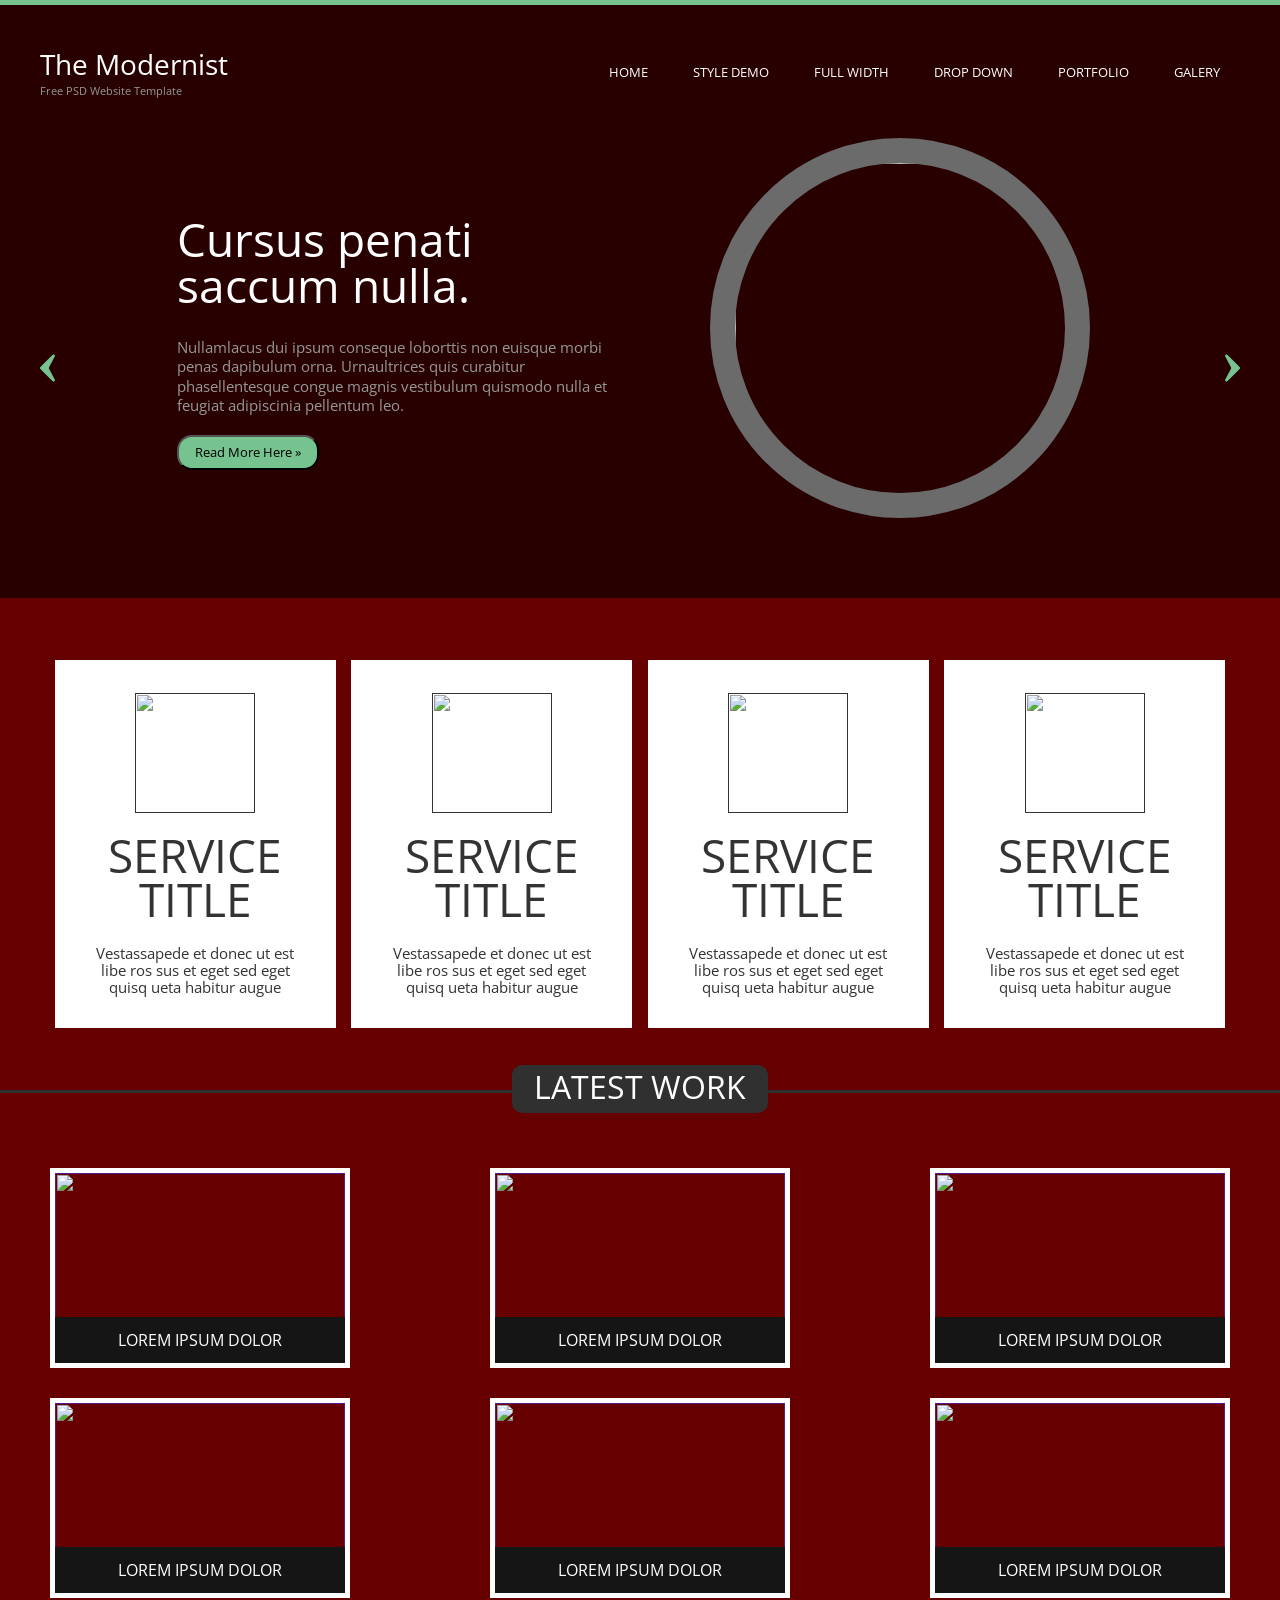
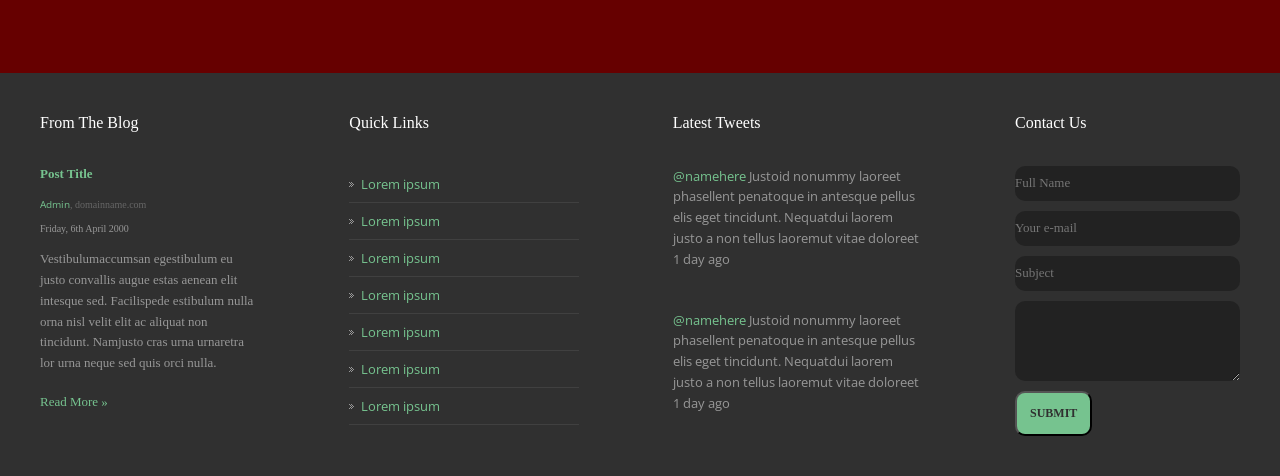
==== commit 0b36d662: "Add files via upload" ====
--- a/index.html
+++ b/index.html
@@ -14,7 +14,7 @@
   <body>
     <div class="sup_header"></div>
     <header class="header">
-      <div class="container">
+      <div class="container header-cont">
         <div class="header_sup">
           <div class="header_log">
             <h1>The Modernist</h1>
@@ -51,7 +51,7 @@
         </div>
         <div class="slider_img">
           <img
-            src="https://www.peoplemagazine.co.za/app/uploads/2018/01/Fotolia_100918762_Subscription_Monthly_M.jpg"
+            src="https://avatars.mds.yandex.net/get-pdb/1936330/3af73e7c-a1bc-4e59-aab7-623195b41eac/s1200?webp=false"
             alt=""
           />
         </div>
--- a/css/style.css
+++ b/css/style.css
@@ -6,7 +6,8 @@
 }
 
 .container {
-  width: 1200px;
+  width: 100%;
+  max-width: 1200px;
   margin: 0 auto;
 }
 .sup_header {
@@ -71,7 +72,7 @@
   line-height: 46px;
 }
 .slider_cont {
-  width: 310px;
+  width: 40%;
   margin-left: -100px;
 }
 .slider_cont p {
@@ -118,7 +119,7 @@
 .services_container {
   display: flex;
   justify-content: space-between;
-  padding: 62px 0;
+  padding: 62px 15px;
 }
 .services_container a {
   display: block;
@@ -279,77 +280,215 @@
   font-weight: 400;
   line-height: 15.6px;
 }
-.links{
-    width: 230px;
+.links {
+  width: 230px;
 }
 .quick_link {
-    position: relative;
+  position: relative;
   padding: 9px 0;
   font-family: Georgia;
   font-size: 13px;
   font-weight: 400;
   border-bottom: 1px solid #404040;
 }
-.quick_link a{
-    padding-left: 12px;
+.quick_link a {
+  padding-left: 12px;
 }
 
-.quick_link img{
-position: absolute;
-top: 45%;
-}
-.tweets{
-    width: 249px;
-    color: #979797;
-font-family: Georgia;
-font-size: 13px;
-font-weight: 400;
-line-height: 20.8px;
-}
-.tweets p:nth-child(2){
-    margin-bottom: 40px;
-}
-.input{
-    width: 225px;
-height: 35px;
-background-color: #222222;
-border: none;
-border-radius: 10px;
-color: #989898;
-font-family: Georgia;
-font-size: 13px;
-font-weight: 400;
-margin-bottom: 10px;
-}
-.area{
-    width: 225px;
-    height: 80px;
-    background-color: #222222;
-    border: none;
-    border-radius: 10px;
-    color: #989898;
-    font-family: Georgia;
+.quick_link img {
+  position: absolute;
+  top: 45%;
+}
+.tweets {
+  width: 249px;
+  color: #979797;
+  font-family: Georgia;
+  font-size: 13px;
+  font-weight: 400;
+  line-height: 20.8px;
+}
+.tweets p:nth-child(2) {
+  margin-bottom: 40px;
+}
+.input {
+  width: 225px;
+  height: 35px;
+  background-color: #222222;
+  border: none;
+  border-radius: 10px;
+  color: #989898;
+  font-family: Georgia;
+  font-size: 13px;
+  font-weight: 400;
+  margin-bottom: 10px;
+}
+.area {
+  width: 225px;
+  height: 80px;
+  background-color: #222222;
+  border: none;
+  border-radius: 10px;
+  color: #989898;
+  font-family: Georgia;
+  font-size: 13px;
+  font-weight: 400;
+  margin-bottom: 10px;
+}
+textarea,
+input {
+  display: block;
+}
+.contact_btn {
+  padding: 13px;
+  border-radius: 10px;
+  background-color: #76c38f;
+  color: #303030;
+  font-family: Georgia;
+  font-size: 12px;
+  font-weight: bold;
+  text-transform: uppercase;
+  transition: opacity 0.2s linear;
+}
+.contact_btn:hover {
+  opacity: 0.7;
+}
+@media (max-width: 1200px) {
+  .container {
+    padding: 40px 15px;
+  }
+  .left {
+    left: 15px;
+  }
+  .right {
+    right: 15px;
+  }
+}
+@media (max-width: 992px) {
+  .services_title {
+    font-size: 38px;
+    line-height: 38px;
+    margin-bottom: 11px;
+  }
+  .portfolio a {
+    width: 50%;
+  }
+  .portfolio_img {
+    width: 100%;
+    height: auto;
+  }
+  .about {
+    flex-wrap: wrap;
+  }
+  .blog {
+    width: 43%;
+  }
+  .tweets {
+    width: 43%;
+    margin-top: 30px;
+  }
+  .links {
+    width: 43%;
+  }
+  .subscribe {
+    margin-top: 30px;
+    width: 43%;
+  }
+  .input {
+    width: 100%;
+  }
+  .area {
+    width: 100%;
+  }
+}
+@media (max-width: 966px) {
+  .header_nav {
+    display: none;
+  }
+  .slider_cont {
+    margin-left: 0;
+  }
+  .slider_img img {
+    border: 9px solid #6b6b6b;
+    border-radius: 50%;
+    width: 270px;
+    height: auto;
+    margin-right: 60px;
+  }
+  .slider_cont h2 {
+    font-size: 35px;
+  }
+  .slider_cont p {
     font-size: 13px;
-    font-weight: 400;
+  }
+  .slider_img {
+    display: flex;
+  }
+  .services_item {
+    padding: 14px 0;
+  }
+  .services_item {
     margin-bottom: 10px;
-}
-textarea, input{
+  }
+  .services_title {
+    font-size: 29px;
+    line-height: 29px;
+  }
+  .servicrs_text {
+    font-size: 13px;
+  }
+}
+@media (max-width: 576px) {
+  .header_sup{padding: 0;}
+  .header-cont{
+    padding: 0;
+    padding-top: 20px;
+  }
+  .slider_img {
+    display: none;
+  }
+  .slider_container {
+    justify-content: center;
+  }
+  .slider_cont{
+    width: 100%;  }
+  .slider_cont h2 {
+    font-size: 20px;
+    text-align: center;
+  }
+  .slider_cont p {
+    
+    padding: 0 25px;
+    margin-top: 0;
+  }
+  .slider_cont button {
     display: block;
-}
-.contact_btn{
-    padding: 13px;
-    border-radius: 10px;
-    background-color: #76c38f;
-    color: #303030;
-    font-family: Georgia;
-    font-size: 12px;
-    font-weight: bold;
-    text-transform: uppercase;
-    transition: opacity 0.2s linear;
-
-
-
-}
-.contact_btn:hover{
-    opacity: 0.7;
-}+    margin: 0 auto;
+    margin-top: 15px;
+  }
+  .services_container {
+    flex-wrap: wrap;
+  }
+  .services_container a {
+    width: 100%;
+  }
+  .devider {
+    height: 24px;
+    font-size: 16px;
+  }
+  .portfolio a{
+    width: 100%;
+  }
+  .blog {
+    width: 100%;
+    margin-bottom: 30px;
+  }
+  .tweets {
+    width: 100%;
+  }
+  .links {
+    width: 100%;
+  }
+  .subscribe {
+    width: 100%;
+  }
+}
--- a/css/style.css
+++ b/css/style.css
@@ -6,7 +6,8 @@
 }
 
 .container {
-  width: 1200px;
+  width: 100%;
+  max-width: 1200px;
   margin: 0 auto;
 }
 .sup_header {
@@ -71,7 +72,7 @@
   line-height: 46px;
 }
 .slider_cont {
-  width: 310px;
+  width: 40%;
   margin-left: -100px;
 }
 .slider_cont p {
@@ -118,7 +119,7 @@
 .services_container {
   display: flex;
   justify-content: space-between;
-  padding: 62px 0;
+  padding: 62px 15px;
 }
 .services_container a {
   display: block;
@@ -279,77 +280,215 @@
   font-weight: 400;
   line-height: 15.6px;
 }
-.links{
-    width: 230px;
+.links {
+  width: 230px;
 }
 .quick_link {
-    position: relative;
+  position: relative;
   padding: 9px 0;
   font-family: Georgia;
   font-size: 13px;
   font-weight: 400;
   border-bottom: 1px solid #404040;
 }
-.quick_link a{
-    padding-left: 12px;
+.quick_link a {
+  padding-left: 12px;
 }
 
-.quick_link img{
-position: absolute;
-top: 45%;
-}
-.tweets{
-    width: 249px;
-    color: #979797;
-font-family: Georgia;
-font-size: 13px;
-font-weight: 400;
-line-height: 20.8px;
-}
-.tweets p:nth-child(2){
-    margin-bottom: 40px;
-}
-.input{
-    width: 225px;
-height: 35px;
-background-color: #222222;
-border: none;
-border-radius: 10px;
-color: #989898;
-font-family: Georgia;
-font-size: 13px;
-font-weight: 400;
-margin-bottom: 10px;
-}
-.area{
-    width: 225px;
-    height: 80px;
-    background-color: #222222;
-    border: none;
-    border-radius: 10px;
-    color: #989898;
-    font-family: Georgia;
+.quick_link img {
+  position: absolute;
+  top: 45%;
+}
+.tweets {
+  width: 249px;
+  color: #979797;
+  font-family: Georgia;
+  font-size: 13px;
+  font-weight: 400;
+  line-height: 20.8px;
+}
+.tweets p:nth-child(2) {
+  margin-bottom: 40px;
+}
+.input {
+  width: 225px;
+  height: 35px;
+  background-color: #222222;
+  border: none;
+  border-radius: 10px;
+  color: #989898;
+  font-family: Georgia;
+  font-size: 13px;
+  font-weight: 400;
+  margin-bottom: 10px;
+}
+.area {
+  width: 225px;
+  height: 80px;
+  background-color: #222222;
+  border: none;
+  border-radius: 10px;
+  color: #989898;
+  font-family: Georgia;
+  font-size: 13px;
+  font-weight: 400;
+  margin-bottom: 10px;
+}
+textarea,
+input {
+  display: block;
+}
+.contact_btn {
+  padding: 13px;
+  border-radius: 10px;
+  background-color: #76c38f;
+  color: #303030;
+  font-family: Georgia;
+  font-size: 12px;
+  font-weight: bold;
+  text-transform: uppercase;
+  transition: opacity 0.2s linear;
+}
+.contact_btn:hover {
+  opacity: 0.7;
+}
+@media (max-width: 1200px) {
+  .container {
+    padding: 40px 15px;
+  }
+  .left {
+    left: 15px;
+  }
+  .right {
+    right: 15px;
+  }
+}
+@media (max-width: 992px) {
+  .services_title {
+    font-size: 38px;
+    line-height: 38px;
+    margin-bottom: 11px;
+  }
+  .portfolio a {
+    width: 50%;
+  }
+  .portfolio_img {
+    width: 100%;
+    height: auto;
+  }
+  .about {
+    flex-wrap: wrap;
+  }
+  .blog {
+    width: 43%;
+  }
+  .tweets {
+    width: 43%;
+    margin-top: 30px;
+  }
+  .links {
+    width: 43%;
+  }
+  .subscribe {
+    margin-top: 30px;
+    width: 43%;
+  }
+  .input {
+    width: 100%;
+  }
+  .area {
+    width: 100%;
+  }
+}
+@media (max-width: 966px) {
+  .header_nav {
+    display: none;
+  }
+  .slider_cont {
+    margin-left: 0;
+  }
+  .slider_img img {
+    border: 9px solid #6b6b6b;
+    border-radius: 50%;
+    width: 270px;
+    height: auto;
+    margin-right: 60px;
+  }
+  .slider_cont h2 {
+    font-size: 35px;
+  }
+  .slider_cont p {
     font-size: 13px;
-    font-weight: 400;
+  }
+  .slider_img {
+    display: flex;
+  }
+  .services_item {
+    padding: 14px 0;
+  }
+  .services_item {
     margin-bottom: 10px;
-}
-textarea, input{
+  }
+  .services_title {
+    font-size: 29px;
+    line-height: 29px;
+  }
+  .servicrs_text {
+    font-size: 13px;
+  }
+}
+@media (max-width: 576px) {
+  .header_sup{padding: 0;}
+  .header-cont{
+    padding: 0;
+    padding-top: 20px;
+  }
+  .slider_img {
+    display: none;
+  }
+  .slider_container {
+    justify-content: center;
+  }
+  .slider_cont{
+    width: 100%;  }
+  .slider_cont h2 {
+    font-size: 20px;
+    text-align: center;
+  }
+  .slider_cont p {
+    
+    padding: 0 25px;
+    margin-top: 0;
+  }
+  .slider_cont button {
     display: block;
-}
-.contact_btn{
-    padding: 13px;
-    border-radius: 10px;
-    background-color: #76c38f;
-    color: #303030;
-    font-family: Georgia;
-    font-size: 12px;
-    font-weight: bold;
-    text-transform: uppercase;
-    transition: opacity 0.2s linear;
-
-
-
-}
-.contact_btn:hover{
-    opacity: 0.7;
-}+    margin: 0 auto;
+    margin-top: 15px;
+  }
+  .services_container {
+    flex-wrap: wrap;
+  }
+  .services_container a {
+    width: 100%;
+  }
+  .devider {
+    height: 24px;
+    font-size: 16px;
+  }
+  .portfolio a{
+    width: 100%;
+  }
+  .blog {
+    width: 100%;
+    margin-bottom: 30px;
+  }
+  .tweets {
+    width: 100%;
+  }
+  .links {
+    width: 100%;
+  }
+  .subscribe {
+    width: 100%;
+  }
+}
